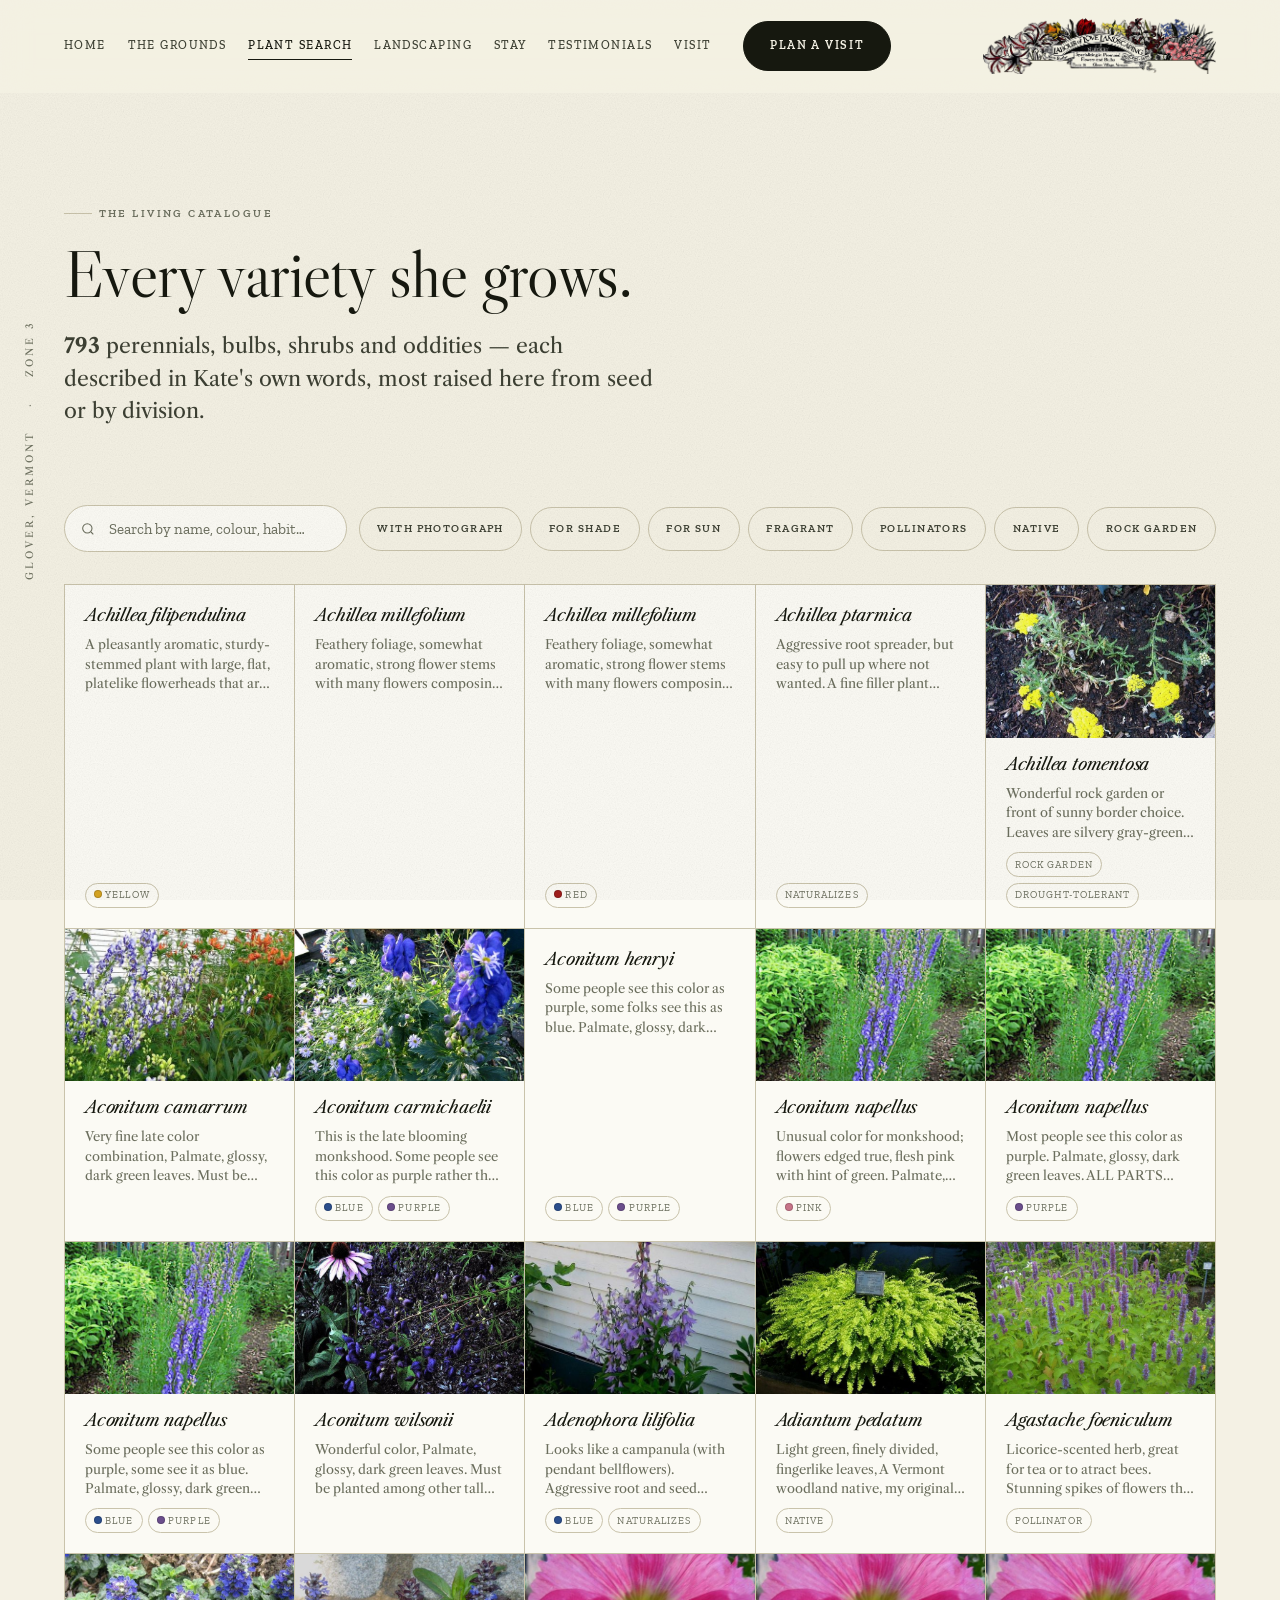
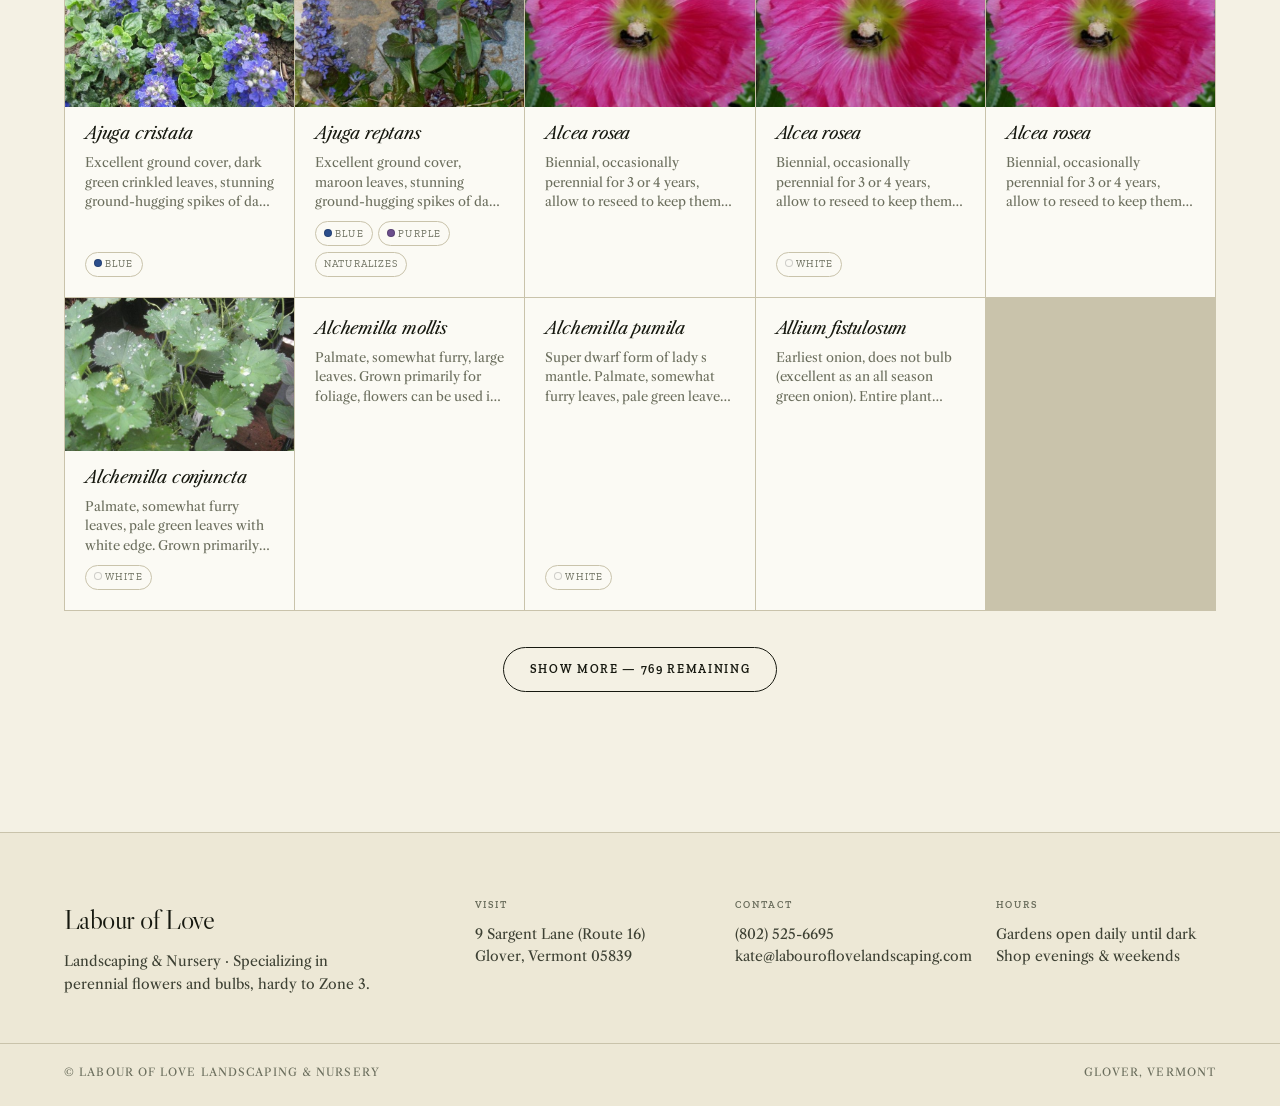
==== plants.html @ f7aae7b4 "Rebuild Labour of Love Landscaping as a static seven-page site Replaces the 2017 WordPress theme. Co" ====
<!doctype html>
<html lang="en">
<head>
<meta charset="utf-8">
<meta name="viewport" content="width=device-width, initial-scale=1">
<title>Plant Search — Labour of Love Landscaping</title>
<meta name="description" content="Search 793 Zone-3-hardy perennials, bulbs and shrubs grown at Labour of Love Nursery in Glover, Vermont.">
<link rel="icon" href="assets/photos/LabourOfLoveicon.jpg">
<link rel="preconnect" href="https://fonts.googleapis.com">
<link rel="preconnect" href="https://fonts.gstatic.com" crossorigin>
<link href="https://fonts.googleapis.com/css2?family=Libre+Caslon+Display&family=Libre+Caslon+Text:ital,wght@0,400;0,700;1,400&family=Zilla+Slab:ital,wght@0,300;0,400;0,500;0,600;1,400&display=swap" rel="stylesheet">
<script>document.documentElement.classList.add("js")</script>
<link rel="stylesheet" href="css/style.css?v=1787100742">
</head>
<body class="">

<div class="rail" aria-hidden="true"><span>Glover, Vermont</span><span>·</span><span>Zone 3</span></div>

<header class="mast" id="mast">
  <button class="icirc mast__toggle" id="navToggle" aria-expanded="false" aria-controls="navPanel" aria-label="Open menu">
    <svg viewBox="0 0 24 24" fill="none" stroke="currentColor" stroke-width="1.6"><path d="M4 7h16M4 12h16M4 17h16"/></svg>
  </button>
  <nav class="mast__nav" aria-label="Primary">
    <a href="index.html">Home</a>
    <a href="tour.html">The Grounds</a>
    <a href="plants.html" aria-current="page">Plant Search</a>
    <a href="services.html">Landscaping</a>
    <a href="stay.html">Stay</a>
    <a href="testimonials.html">Testimonials</a>
    <a href="visit.html">Visit</a>
  </nav>
  <a class="btn btn--fill mast__cta" href="visit.html">Plan a visit</a>
  <a class="mast__logo" href="index.html" aria-label="Labour of Love Landscaping and Nursery — home">
    <img src="assets/generated/logo-mark.webp" alt="Labour of Love Landscaping and Nursery, Kate Butler, specializing in perennial flowers and bulbs, Route 16, Glover Village, Vermont" width="967" height="234">
  </a>
</header>

<nav class="navpanel" id="navPanel" data-open="false" aria-label="Mobile">
  <a href="index.html">Home</a>
  <a href="tour.html">The Grounds</a>
  <a href="plants.html">Plant Search</a>
  <a href="services.html">Landscaping</a>
  <a href="stay.html">Stay</a>
  <a href="testimonials.html">Testimonials</a>
  <a href="visit.html">Visit</a>
  <a class="btn btn--fill" href="tel:+18025256695">Call (802) 525-6695</a>
</nav>

<main id="top">

  <section class="pagehead shell">
    <span class="eyebrow">The living catalogue</span>
    <h1 class="display pagehead__title">Every variety she grows.</h1>
    <p class="lede"><b id="catTotal">793</b> perennials, bulbs, shrubs and oddities — each described in
    Kate's own words, most raised here from seed or by division.</p>
  </section>

  <section class="sec" style="padding-top:0">
    <div class="shell">
      <div class="cat__controls" data-rise>
        <div class="searchbox">
          <svg viewBox="0 0 24 24" fill="none" stroke="currentColor" stroke-width="1.6"><circle cx="11" cy="11" r="7"/><path d="M20 20l-3.5-3.5"/></svg>
          <input type="search" id="catSearch" placeholder="Search by name, colour, habit…" aria-label="Search the plant catalogue">
        </div>
        <div id="catFilters" style="display:flex;gap:.5rem;flex-wrap:wrap"></div>
      </div>
      <div class="cat__grid" id="catGrid" aria-live="polite"></div>
      <div class="cat__empty" id="catEmpty" hidden>Nothing by that name — try a colour, or a genus.</div>
      <div class="cat__more"><button class="btn" id="catMore">Show more</button></div>
    </div>
  </section>

</main>

<footer class="sitefoot">
  <div class="shell sitefoot__in">
    <div>
      <div class="sitefoot__brand">Labour of Love</div>
      <p class="sitefoot__blurb">Landscaping &amp; Nursery · Specializing in perennial flowers and bulbs, hardy to Zone 3.</p>
    </div>
    <div class="sitefoot__cols">
      <div><span class="sitefoot__h">Visit</span>
        <a href="https://maps.google.com/?q=9+Sargent+Lane+Glover+VT+05839" target="_blank" rel="noopener">9 Sargent Lane (Route 16)<br>Glover, Vermont 05839</a></div>
      <div><span class="sitefoot__h">Contact</span>
        <a href="tel:+18025256695">(802) 525-6695</a><br>
        <a href="mailto:kate@labouroflovelandscaping.com">kate@labouroflovelandscaping.com</a></div>
      <div><span class="sitefoot__h">Hours</span>
        Gardens open daily until dark<br>Shop evenings &amp; weekends</div>
    </div>
  </div>
  <div class="shell sitefoot__base"><span>© Labour of Love Landscaping &amp; Nursery</span><span>Glover, Vermont</span></div>
</footer>

<script src="js/app.js?v=1787100752"></script>

</body>
</html>
---- css/style.css ----
/* ============================================================
   LABOUR OF LOVE LANDSCAPING
   Visual world: hand-coloured botanical engraving, 1800s plate
   Derived from the nursery's own hand-drawn header art.
   ============================================================ */

@font-face { font-display: swap; }

:root{
  /* --- Paper & ink (never pure black; tinted from the plate) --- */
  --paper:      #F4F1E4;
  --paper-warm: #EDE8D6;
  --paper-deep: #E4DDC6;
  --card:       #FBFAF4;
  --ink:        #16180F;
  --ink-soft:   #3D4033;
  --ink-faint:  #6B6E5D;
  --rule:       #C9C3AB;

  /* --- Hand-colouring pulled from the header engraving --- */
  --crimson: #A21D1B;
  --scilla:  #2B4E8C;
  --ochre:   #B5860B;
  --moss:    #2E4A2E;
  --rose:    #C77489;
  --sap:     #4A6B3A;

  --accent: var(--crimson);

  /* --- Type --- */
  /* Caslon is the face American nursery and seed catalogues were set in from the
     1740s on, and it echoes the engraved roman on Kate's hand-painted sign.
     Clarendon/Ionic — out of the Caslon foundry, 1842 — is the voice of 19th-century
     commercial printing: trade cards, price lists, roadside bills. No sans here;
     a nursery catalogue of this period would not have had one. */
  --display: "Libre Caslon Display", "Libre Caslon Text", Georgia, serif;
  --text:    "Libre Caslon Text", Georgia, serif;
  --ui:      "Zilla Slab", "Clarendon", Georgia, serif;
  --mono:    "Zilla Slab", ui-monospace, Menlo, monospace;

  /* --- Rhythm --- */
  --gut: clamp(1.25rem, 4vw, 2.5rem);
  --bleed: clamp(1.25rem, 5vw, 5.5rem);
  --max: 1560px;

  --ease: cubic-bezier(.16,1,.3,1);
  --ease-io: cubic-bezier(.65,0,.35,1);
}

*,*::before,*::after{ box-sizing:border-box; }
html{ -webkit-text-size-adjust:100%; scroll-behavior:smooth; }
@media (prefers-reduced-motion: reduce){
  html{ scroll-behavior:auto; }
  *,*::before,*::after{ animation-duration:.01ms !important; animation-iteration-count:1 !important; transition-duration:.01ms !important; }
}

body{
  margin:0;
  background:var(--paper);
  color:var(--ink);
  font-family:var(--text);
  font-size:clamp(1rem,.96rem + .2vw,1.0625rem);
  line-height:1.6;
  font-weight:400;
  -webkit-font-smoothing:antialiased;
  overflow-x:hidden;
}

/* Paper tooth — a whisper of grain, not a texture overlay */
body::before{
  content:""; position:fixed; inset:0; pointer-events:none; z-index:1; opacity:.32;
  background-image:url("data:image/svg+xml,%3Csvg xmlns='http://www.w3.org/2000/svg' width='140' height='140'%3E%3Cfilter id='n'%3E%3CfeTurbulence type='fractalNoise' baseFrequency='.85' numOctaves='3'/%3E%3CfeColorMatrix type='saturate' values='0'/%3E%3C/filter%3E%3Crect width='140' height='140' filter='url(%23n)' opacity='.5'/%3E%3C/svg%3E");
  mix-blend-mode:multiply;
}

img{ max-width:100%; height:auto; display:block; }
a{ color:inherit; text-decoration:none; }

h1,h2,h3,h4{ font-family:var(--display); font-weight:400; margin:0; line-height:1.06; letter-spacing:-.012em; }

.display{
  font-family:var(--display);
  font-size:clamp(2.5rem,6vw,4.9rem);
  line-height:1.0; letter-spacing:-.016em; font-weight:400;
}
.display em{ font-style:normal; font-weight:400; }
/* de-emphasised second voice — the "SS1987" move */
.ghost{ color:var(--ink-faint); opacity:.55; }

.eyebrow{
  font-family:var(--ui); font-size:.6875rem; font-weight:600;
  letter-spacing:.22em; text-transform:uppercase; color:var(--ink-faint);
  display:inline-flex; align-items:center; gap:.6em;
}
.eyebrow::before{ content:""; width:1.75rem; height:1px; background:var(--rule); }

.lede{ font-size:clamp(1.0625rem,1rem + .45vw,1.3125rem); line-height:1.55; max-width:34ch; color:var(--ink-soft); }
p{ max-width:68ch; }

.shell{ max-width:var(--max); margin-inline:auto; padding-inline:var(--bleed); }

/* ---------- Vertical rail (from the reference) ---------- */
.rail{
  position:fixed; left:calc(var(--bleed) * .34); top:50%; z-index:40;
  transform:translateY(-50%) rotate(180deg); writing-mode:vertical-rl;
  font-size:.625rem; letter-spacing:.3em; text-transform:uppercase;
  color:var(--ink-faint); display:flex; gap:1.5rem; align-items:center;
  pointer-events:none;
}
@media (max-width:1180px){ .rail{ display:none; } }

/* ---------- Buttons: thin circles + pills ---------- */
.btn{
  display:inline-flex; align-items:center; gap:.75rem;
  font-family:var(--ui); font-size:.75rem; font-weight:600;
  letter-spacing:.14em; text-transform:uppercase;
  padding:.9rem 1.6rem; border-radius:999px;
  border:1px solid var(--ink); background:transparent; color:var(--ink);
  cursor:pointer; position:relative; overflow:hidden;
  transition:color .5s var(--ease), border-color .5s var(--ease);
}
.btn::after{
  content:""; position:absolute; inset:0; background:var(--ink); z-index:-1;
  transform:translateY(101%); transition:transform .5s var(--ease);
}
.btn:hover{ color:var(--paper); }
.btn:hover::after{ transform:translateY(0); }
.btn:focus-visible{ outline:2px solid var(--crimson); outline-offset:3px; }
.btn--fill{ background:var(--ink); color:var(--paper); }
.btn--fill::after{ background:var(--crimson); }
.btn--fill:hover{ color:#fff; border-color:var(--crimson); }

.icirc{
  width:2.75rem; height:2.75rem; border-radius:50%;
  border:1px solid var(--rule); display:grid; place-items:center;
  transition:background .4s var(--ease), border-color .4s var(--ease), color .4s var(--ease), transform .4s var(--ease);
  flex:none; background:transparent; color:var(--ink); cursor:pointer;
}
.icirc:hover{ background:var(--ink); border-color:var(--ink); color:var(--paper); }
.icirc:focus-visible{ outline:2px solid var(--crimson); outline-offset:3px; }
.icirc svg{ width:1rem; height:1rem; }

/* ---------- Masthead ---------- */
.mast{
  position:sticky; top:0; z-index:50;
  display:flex; align-items:center; gap:clamp(1rem,2.5vw,2rem);
  padding:1.1rem var(--bleed);
  background:color-mix(in srgb, var(--paper) 86%, transparent);
  backdrop-filter:blur(14px) saturate(1.2);
  border-bottom:1px solid transparent;
  transition:border-color .4s var(--ease), padding .4s var(--ease);
}
.mast.is-stuck{ border-bottom-color:var(--rule); padding-block:.75rem; }
.mast__logo{ flex:none; margin-left:auto; display:block; line-height:0; transition:opacity .4s var(--ease); }
.mast__logo:hover{ opacity:.72; }
.mast__logo img{ height:clamp(38px,4.4vw,58px); width:auto; }
.mast__logo:focus-visible{ outline:2px solid var(--crimson); outline-offset:4px; }
.mast__nav{ display:flex; gap:clamp(1.1rem,1.7vw,1.9rem); font-family:var(--ui); font-size:.75rem; letter-spacing:.12em; text-transform:uppercase; font-weight:500; }
.mast__nav a{ position:relative; padding-block:.3rem; color:var(--ink-soft); transition:color .3s var(--ease); }
.mast__nav a::after{ content:""; position:absolute; left:0; bottom:0; height:1px; width:100%; background:var(--ink); transform:scaleX(0); transform-origin:right; transition:transform .45s var(--ease); }
.mast__nav a:hover{ color:var(--ink); }
.mast__nav a:hover::after{ transform:scaleX(1); transform-origin:left; }
@media (max-width:1180px){ .mast__nav{ display:none; } }

/* ---------- Hero ---------- */
.hero{ position:relative; padding-top:clamp(2rem,6vw,5rem); padding-bottom:clamp(3rem,7vw,6rem); }
.hero__grid{ display:grid; grid-template-columns:minmax(0,1fr) minmax(0,1.02fr); gap:var(--gut); align-items:center; }
@media (max-width:980px){ .hero__grid{ grid-template-columns:1fr; } }

.hero__copy{ position:relative; z-index:3; }
.hero__title{ margin-block:1.3rem 1.5rem; max-width:15ch; text-wrap:balance; }
.hero__meta{ display:flex; align-items:center; gap:1.25rem; flex-wrap:wrap; margin-top:2.25rem; }
.hero__stat{ font-family:var(--ui); font-size:.75rem; letter-spacing:.13em; text-transform:uppercase; color:var(--ink-faint); display:flex; align-items:center; gap:.5rem; }
.hero__stat b{ font-family:var(--display); font-size:1.5rem; letter-spacing:-.02em; color:var(--ink); font-weight:600; text-transform:none; }

.hero__art{
  position:relative; min-height:min(74vh,660px); display:grid; place-items:center end;
  margin-right:calc(var(--bleed) * -0.85);   /* let the plate run off the page edge */
  overflow-x:clip;                           /* x only — the entrance rises vertically */
}
@media (max-width:980px){ .hero__art{ margin-right:0; place-items:center; } }
.hero__art img{
  width:100%; height:100%; object-fit:contain; max-height:min(78vh,700px);

}

/* ---------- Section furniture ---------- */
.sec{ padding-block:clamp(4.5rem,11vw,9rem); position:relative; }
.sec__head{ display:flex; align-items:flex-end; justify-content:space-between; gap:var(--gut); margin-bottom:clamp(2.25rem,5vw,3.75rem); flex-wrap:wrap; }
.sec__title{ font-size:clamp(1.9rem,4.2vw,3.3rem); line-height:1.06; max-width:17ch; text-wrap:balance; }
.rule{ height:1px; background:var(--rule); border:0; margin:0; }

/* ---------- The Succession (season scrubber) ---------- */
.season{ background:var(--paper-warm); }
.season__stage{
  position:relative; border:1px solid var(--rule); border-radius:2px;
  background:var(--card); padding:clamp(1.5rem,4vw,3rem);
  display:grid; grid-template-columns:minmax(0,.85fr) minmax(0,1.15fr); gap:clamp(1.5rem,4vw,3.5rem); align-items:center;
}
@media (max-width:900px){ .season__stage{ grid-template-columns:1fr; } }
.season__month{ font-family:var(--display); font-size:clamp(3rem,9vw,6rem); line-height:.9; letter-spacing:-.04em; }
.season__note{ color:var(--ink-soft); margin-top:1rem; min-height:4.5rem; }
.season__count{ font-size:.75rem; letter-spacing:.16em; text-transform:uppercase; color:var(--ink-faint); margin-top:1.25rem; }
.season__count b{ color:var(--crimson); font-family:var(--display); font-size:1.25rem; letter-spacing:0; }

.scrub{ margin-top:2rem; }
.scrub input[type=range]{ width:100%; appearance:none; background:transparent; cursor:grab; height:2.5rem; }
.scrub input[type=range]:active{ cursor:grabbing; }
.scrub input[type=range]::-webkit-slider-runnable-track{ height:1px; background:var(--rule); }
.scrub input[type=range]::-webkit-slider-thumb{
  appearance:none; width:1.25rem; height:1.25rem; border-radius:50%;
  background:var(--paper); border:1.5px solid var(--ink); margin-top:-.625rem;
  transition:transform .3s var(--ease), background .3s var(--ease);
}
.scrub input[type=range]:hover::-webkit-slider-thumb{ transform:scale(1.25); background:var(--crimson); border-color:var(--crimson); }
.scrub input[type=range]::-moz-range-track{ height:1px; background:var(--rule); }
.scrub input[type=range]::-moz-range-thumb{ width:1.1rem; height:1.1rem; border-radius:50%; background:var(--paper); border:1.5px solid var(--ink); }
.scrub__ticks{ display:flex; justify-content:space-between; font-family:var(--ui); font-size:.625rem; letter-spacing:.16em; text-transform:uppercase; color:var(--ink-faint); }
.scrub__ticks span{ cursor:pointer; padding:.35rem .1rem; transition:color .3s var(--ease); }
.scrub__ticks span:hover, .scrub__ticks span[aria-current=true]{ color:var(--ink); }

.bloomgrid{ display:grid; grid-template-columns:repeat(auto-fill,minmax(112px,1fr)); gap:.5rem; }
.bloomgrid figure{ margin:0; position:relative; aspect-ratio:1; overflow:hidden; background:var(--paper-deep); border-radius:1px; }
.bloomgrid img{ width:100%; height:100%; object-fit:cover; transition:transform 1.1s var(--ease), filter .6s var(--ease); filter:saturate(.92); }
.bloomgrid figure:hover img{ transform:scale(1.07); filter:saturate(1.08); }
.bloomgrid figcaption{
  position:absolute; inset:auto 0 0 0; padding:.5rem .55rem;
  font-size:.625rem; font-family:var(--display); color:#fff;
  background:linear-gradient(to top, rgba(12,14,8,.82), transparent);
  opacity:0; transform:translateY(6px); transition:opacity .4s var(--ease), transform .4s var(--ease);
}
.bloomgrid figure:hover figcaption{ opacity:1; transform:translateY(0); }

/* ---------- Grounds tour ---------- */
.tour__wrap{ display:grid; grid-template-columns:minmax(0,1.25fr) minmax(0,.75fr); gap:clamp(1.5rem,4vw,3rem); align-items:start; }
@media (max-width:940px){ .tour__wrap{ grid-template-columns:1fr; } }
.tour__map{ position:relative; border:1px solid var(--rule); background:var(--card); border-radius:2px; overflow:hidden; }
.tour__map svg{ width:100%; height:auto; display:block; }
.hotspot{ cursor:pointer; }
.hotspot circle.dot{ fill:var(--paper); stroke:var(--ink); stroke-width:1.4; transition:fill .35s var(--ease), r .35s var(--ease); }
.hotspot circle.halo{ fill:none; stroke:var(--crimson); stroke-width:1; opacity:0; transform-origin:center; }
.hotspot:hover circle.dot, .hotspot[aria-current=true] circle.dot{ fill:var(--crimson); stroke:var(--crimson); }
.hotspot[aria-current=true] circle.halo{ opacity:.5; animation:pulse 2.6s var(--ease-io) infinite; }
@keyframes pulse{ 0%{ r:10; opacity:.55 } 100%{ r:26; opacity:0 } }
.hotspot text{ font-family:var(--ui); font-size:8.5px; font-weight:500; letter-spacing:.1em; text-transform:uppercase; fill:var(--ink-soft); }
.hotspot:hover text, .hotspot[aria-current=true] text{ fill:var(--ink); }

.stopcard{ border:1px solid var(--rule); background:var(--card); border-radius:2px; overflow:hidden; }
.stopcard__img{ aspect-ratio:4/3; background:var(--paper-deep); overflow:hidden; }
.stopcard__img img{ width:100%; height:100%; object-fit:cover; }
.stopcard__body{ padding:clamp(1.25rem,3vw,1.85rem); }
.stopcard h3{ font-size:1.75rem; margin-bottom:.6rem; }
.stopcard p{ color:var(--ink-soft); font-size:.9375rem; }
.stopnav{ display:flex; gap:.5rem; margin-top:1.5rem; align-items:center; }
.stopnav__count{ font-family:var(--mono); font-size:.75rem; color:var(--ink-faint); margin-left:auto; letter-spacing:.1em; }

/* ---------- Catalogue ---------- */
.cat__controls{ display:flex; gap:.75rem; flex-wrap:wrap; align-items:center; margin-bottom:2rem; }
.searchbox{ position:relative; flex:1 1 260px; max-width:420px; }
.searchbox input{
  width:100%; padding:.85rem 1rem .85rem 2.75rem; font-family:var(--ui); font-size:.9375rem;
  background:var(--card); border:1px solid var(--rule); border-radius:999px; color:var(--ink);
  transition:border-color .3s var(--ease);
}
.searchbox input::placeholder{ color:var(--ink-faint); }
.searchbox input:focus{ outline:none; border-color:var(--ink); }
.searchbox svg{ position:absolute; left:1rem; top:50%; transform:translateY(-50%); width:1rem; height:1rem; color:var(--ink-faint); }
.chip{
  font-family:var(--ui); font-size:.6875rem; letter-spacing:.13em; text-transform:uppercase; font-weight:600;
  padding:.75rem 1.1rem; min-height:44px; border-radius:999px; border:1px solid var(--rule);
  background:transparent; color:var(--ink-soft); cursor:pointer;
  transition:background .3s var(--ease), color .3s var(--ease), border-color .3s var(--ease);
}
.chip:hover{ border-color:var(--ink); color:var(--ink); }
.chip[aria-pressed=true]{ background:var(--ink); border-color:var(--ink); color:var(--paper); }
.chip:focus-visible{ outline:2px solid var(--crimson); outline-offset:2px; }

.cat__grid{ display:grid; grid-template-columns:repeat(auto-fill,minmax(228px,1fr)); gap:1px; background:var(--rule); border:1px solid var(--rule); }
.plant{ background:var(--card); padding:1.25rem; display:flex; flex-direction:column; gap:.6rem; min-height:190px; transition:background .35s var(--ease); }
.plant:hover{ background:var(--paper-warm); }
.plant__img{ aspect-ratio:3/2; overflow:hidden; background:var(--paper-deep); margin:-1.25rem -1.25rem .4rem; }
.plant__img img{ width:100%; height:100%; object-fit:cover; transition:transform 1s var(--ease); }
.plant:hover .plant__img img{ transform:scale(1.05); }
/* Species binomials stay italic — that is botanical convention, not styling. */
.plant__name{ font-family:var(--text); font-style:italic; font-size:1.0625rem; line-height:1.2; }
.plant__desc{ font-size:.8125rem; line-height:1.5; color:var(--ink-faint); display:-webkit-box; -webkit-line-clamp:3; -webkit-box-orient:vertical; overflow:hidden; margin:0; }
.plant__tags{ display:flex; gap:.35rem; flex-wrap:wrap; margin-top:auto; }
.tag{ font-family:var(--ui); font-size:.625rem; letter-spacing:.11em; text-transform:uppercase; padding:.22rem .5rem; border:1px solid var(--rule); border-radius:999px; color:var(--ink-faint); }
.swatch{ width:.5rem; height:.5rem; border-radius:50%; display:inline-block; border:1px solid rgba(0,0,0,.18); }
.cat__more{ display:grid; place-items:center; margin-top:2.25rem; }
.cat__empty{ padding:3rem 1rem; text-align:center; color:var(--ink-faint); font-family:var(--display); font-size:1.125rem; }

/* ---------- Stay ---------- */
.rooms{ display:grid; grid-template-columns:repeat(auto-fit,minmax(268px,1fr)); gap:1px; background:var(--rule); border:1px solid var(--rule); }
.room{ background:var(--card); padding:clamp(1.5rem,3vw,2.25rem); display:flex; flex-direction:column; gap:.85rem; }
.room__n{ font-family:var(--mono); font-size:.6875rem; color:var(--ink-faint); letter-spacing:.2em; }
.room h3{ font-size:1.625rem; }
.room p{ font-size:.9375rem; color:var(--ink-soft); }
.room__meta{ margin-top:auto; padding-top:1rem; border-top:1px solid var(--rule); font-family:var(--ui); font-size:.75rem; letter-spacing:.1em; text-transform:uppercase; color:var(--ink-faint); display:flex; justify-content:space-between; gap:.5rem; }

/* ---------- Voices ---------- */
.voices{ background:var(--ink); color:var(--paper); }
.voices .sec__title, .voices h3{ color:var(--paper); }
.voices .eyebrow{ color:#9DA08D; }
.voices .eyebrow::before{ background:#3A3D2F; }
.quote{ border-top:1px solid #33362A; padding-block:clamp(2rem,4vw,3rem); display:grid; grid-template-columns:minmax(0,2.2fr) minmax(0,1fr); gap:var(--gut); align-items:start; }
@media (max-width:820px){ .quote{ grid-template-columns:1fr; } }
.quote blockquote{ margin:0; font-family:var(--display); font-size:clamp(1.25rem,2.6vw,2rem); line-height:1.28; letter-spacing:-.015em; max-width:30ch; }
.quote blockquote em{ color:#C9CBB6; }
.quote cite{ font-family:var(--ui); font-style:normal; font-size:.75rem; letter-spacing:.14em; text-transform:uppercase; color:#9DA08D; line-height:1.7; display:block; }

/* ---------- Visit ---------- */
.visit__grid{ display:grid; grid-template-columns:repeat(auto-fit,minmax(230px,1fr)); gap:var(--gut); }
.fact dt{ font-family:var(--ui); font-size:.6875rem; letter-spacing:.2em; text-transform:uppercase; color:var(--ink-faint); margin-bottom:.5rem; }
.fact dd{ margin:0 0 1.75rem; font-size:1.0625rem; line-height:1.5; }
.fact dd a{ display:inline-block; padding-block:.25rem; border-bottom:1px solid var(--rule); transition:color .3s var(--ease), border-color .3s var(--ease); }
.fact dd a:hover{ color:var(--crimson); border-color:var(--crimson); }

.foot{ border-top:1px solid var(--rule); padding-block:2.5rem; display:flex; justify-content:space-between; gap:var(--gut); flex-wrap:wrap; align-items:center; font-size:.75rem; color:var(--ink-faint); letter-spacing:.06em; }

/* ---------- Reveal ---------- */
[data-rise]{ opacity:1; transform:none; }
html.js [data-rise]{ opacity:0; transform:translateY(22px); }
html.js [data-rise].rise-in{ opacity:1; }
.rise-in{ animation:rise .95s var(--ease) forwards; }
@keyframes rise{ to{ opacity:1; transform:none; } }


/* ---------- Mobile navigation ---------- */
.mast__toggle{ display:none; }
@media (max-width:1180px){
  .mast__toggle{ display:grid; }
}
@media (max-width:620px){
  .mast__cta{ display:none; }
}
.navpanel{
  position:fixed; inset:0 0 auto 0; z-index:45;
  background:var(--paper); border-bottom:1px solid var(--rule);
  padding:5.5rem var(--bleed) 2rem;
  transform:translateY(-101%); transition:transform .55s var(--ease);
  display:flex; flex-direction:column; gap:.25rem;
}
.navpanel[data-open="true"]{ transform:translateY(0); }
.navpanel a{
  font-family:var(--display); font-size:1.75rem; padding-block:.6rem;
  border-bottom:1px solid var(--rule);
}
.navpanel a:last-of-type{ border-bottom:0; }
.navpanel .btn{ margin-top:1.25rem; align-self:flex-start; }


/* ---------- Services ---------- */
.svcs{ display:grid; grid-template-columns:repeat(auto-fit,minmax(232px,1fr)); gap:1px; background:var(--rule); border:1px solid var(--rule); }
.svc{ background:var(--card); padding:clamp(1.35rem,2.6vw,1.9rem); display:flex; flex-direction:column; gap:.6rem; transition:background .4s var(--ease); }
.svc:hover{ background:var(--paper-warm); }
.svc__n{ font-family:var(--mono); font-size:.6875rem; letter-spacing:.2em; color:var(--ink-faint); }
.svc h3{ font-size:1.375rem; }
.svc p{ font-size:.875rem; color:var(--ink-soft); margin:0; }

/* ---------- Multi-page chrome ---------- */
.mast__nav a[aria-current="page"]{ color:var(--ink); }
.mast__nav a[aria-current="page"]::after{ transform:scaleX(1); }

.pagehead{ padding-block:clamp(3rem,8vw,6.5rem) clamp(2rem,5vw,3.5rem); }
.pagehead__title{ font-size:clamp(2.2rem,5.2vw,4.4rem); margin-block:1.2rem 1.4rem; max-width:17ch; text-wrap:balance; }
.pagehead .lede{ max-width:46ch; }

/* hero art — botanical plate on paper */


/* home: section cards that link out */
a.svc{ text-decoration:none; color:inherit; }
.svc__go{ font-family:var(--ui); margin-top:.75rem; font-size:.6875rem; letter-spacing:.16em; text-transform:uppercase; color:var(--ink-faint); transition:color .35s var(--ease); }
a.svc:hover .svc__go{ color:var(--crimson); }

/* framed plate */
.plate__fig{ margin:0; border:1px solid var(--rule); background:var(--card); padding:clamp(1rem,3vw,2.5rem); }
.plate__fig img{ width:100%; }
.plate__fig figcaption{ margin-top:1rem; font-family:var(--ui); font-size:.75rem; letter-spacing:.14em; text-transform:uppercase; color:var(--ink-faint); }

/* light-ground quote (services page) */
.quote--light{ border-top:1px solid var(--rule); }
.quote--light blockquote{ color:var(--ink); }
.quote--light blockquote em{ color:var(--ink-faint); }
.quote--light cite{ color:var(--ink-faint); }

/* stay: amenities */
.amen{ display:grid; grid-template-columns:repeat(auto-fit,minmax(230px,1fr)); gap:var(--gut); margin-top:clamp(2rem,5vw,3rem); padding-top:2rem; border-top:1px solid var(--rule); }
.amen p{ font-size:.9375rem; color:var(--ink-soft); margin:.5rem 0 0; }

.visitcta{ display:flex; gap:1rem; flex-wrap:wrap; margin-top:clamp(2rem,5vw,3rem); }

/* next-up links */
.nextup{ display:grid; grid-template-columns:repeat(auto-fit,minmax(240px,1fr)); gap:1px; background:var(--rule); border:1px solid var(--rule); margin-top:clamp(2.5rem,6vw,4rem); }
.nextup__a{ background:var(--card); padding:1.5rem; display:flex; flex-direction:column; gap:.35rem; transition:background .35s var(--ease); }
.nextup__a:hover{ background:var(--paper-warm); }
.nextup__a span{ font-family:var(--ui); font-size:.6875rem; letter-spacing:.2em; text-transform:uppercase; color:var(--ink-faint); }
.nextup__a b{ font-family:var(--display); font-size:1.5rem; font-weight:500; }

/* ---------- Site footer ---------- */
.sitefoot{ border-top:1px solid var(--rule); background:var(--paper-warm); padding-block:clamp(2.5rem,6vw,4rem) 1.5rem; margin-top:0; }
.sitefoot__in{ display:grid; grid-template-columns:minmax(0,1fr) minmax(0,2fr); gap:var(--gut); align-items:start; }
@media (max-width:820px){ .sitefoot__in{ grid-template-columns:1fr; } }
.sitefoot__brand{ font-family:var(--display); font-size:1.75rem; letter-spacing:-.02em; }
.sitefoot__blurb{ font-size:.875rem; color:var(--ink-soft); margin:.5rem 0 0; max-width:34ch; }
.sitefoot__cols{ display:grid; grid-template-columns:repeat(auto-fit,minmax(190px,1fr)); gap:var(--gut); font-size:.875rem; color:var(--ink-soft); }
.sitefoot__h{ display:block; font-size:.625rem; letter-spacing:.18em; text-transform:uppercase; color:var(--ink-faint); margin-bottom:.6rem; font-family:var(--ui); font-weight:600; }
.sitefoot__cols a:hover{ color:var(--crimson); }
.sitefoot__base{ display:flex; justify-content:space-between; gap:1rem; flex-wrap:wrap; margin-top:clamp(2rem,5vw,3rem); padding-top:1.25rem; border-top:1px solid var(--rule); font-size:.6875rem; letter-spacing:.1em; text-transform:uppercase; color:var(--ink-faint); }


/* ============================================================
   HERO — the one authored moment
   ============================================================ */

/* word-level reveal: each word rides up from behind its own mask */
.w{ display:inline-block; overflow:hidden; vertical-align:top;
    padding:0 .05em .14em; margin:0 -.05em -.14em; }
html.js .wi{ display:inline-block; transform:translateY(108%); }
html.js .reveal-ready .wi{
  transform:translateY(0);
  transition:transform 1.05s cubic-bezier(.16,1,.3,1);
  transition-delay:calc(var(--i,0) * 42ms);
}

/* everything else in the hero settles in behind the headline */
html.js .hero__copy > .eyebrow,
html.js .hero__copy > .lede,
html.js .hero__copy > .hero__meta{
  opacity:0; transform:translateY(14px);
}
html.js .reveal-ready.hero__copy > .eyebrow,
html.js .reveal-ready.hero__copy > .lede,
html.js .reveal-ready.hero__copy > .hero__meta{
  opacity:1; transform:none;
  transition:opacity .9s cubic-bezier(.16,1,.3,1), transform .9s cubic-bezier(.16,1,.3,1);
}
html.js .reveal-ready.hero__copy > .eyebrow{ transition-delay:60ms; }
html.js .reveal-ready.hero__copy > .lede{ transition-delay:.42s; }
html.js .reveal-ready.hero__copy > .hero__meta{ transition-delay:.54s; }
html.js .reveal-ready.hero__copy > .hero__meta + .hero__meta{ transition-delay:.64s; }

/* the plate: comes up out of focus and settles — blur, not just transform */
html.js .hero__art img{
  opacity:0; transform:translateY(38px) scale(1.035); filter:blur(9px);
}
html.js .hero__art.reveal-ready img{
  opacity:1; transform:none; filter:blur(0);
  transition:opacity 1.5s cubic-bezier(.16,1,.3,1),
             transform 1.6s cubic-bezier(.16,1,.3,1),
             filter 1.4s cubic-bezier(.16,1,.3,1);
  transition-delay:.16s;
}

/* alive: a slow drift, as if the air in the room moves */
@keyframes sway{
  0%   { transform:rotate(-.45deg) translate3d(0,0,0); }
  50%  { transform:rotate(.4deg) translate3d(0,-9px,0); }
  100% { transform:rotate(-.45deg) translate3d(0,0,0); }
}
.hero__sway{ transform-origin:50% 92%; will-change:transform; }
html.js .hero__art.reveal-ready .hero__sway{ animation:sway 15s ease-in-out 1.5s infinite; }
.hero__sway{ position:relative; }
.hero__canvas{ position:absolute; inset:0; margin:auto; opacity:0; transition:opacity .9s cubic-bezier(.16,1,.3,1); pointer-events:none; }
.hero__canvas.is-live{ opacity:1; }
/* the shader supplies its own motion — drop the CSS sway once it is running */
.hero__sway:has(.hero__canvas.is-live){ animation:none !important; }

/* parallax + pointer tilt ride on a wrapper so they never fight the sway */
.hero__drift{ will-change:transform; transition:transform .8s cubic-bezier(.16,1,.3,1); }

@media (prefers-reduced-motion: reduce){
  html.js .wi{ transform:none; }
  html.js .hero__copy > *{ opacity:1 !important; transform:none !important; }
  html.js .hero__art img{ opacity:1; transform:none; filter:none; }
  html.js .hero__art.reveal-ready .hero__sway{ animation:none; }
}

/* ============================================================
   THE GROUNDS — hand-coloured plan
   ============================================================ */
.map__label{ font-family:var(--ui); font-size:8px; font-weight:500; letter-spacing:.16em; }
.map__hand{ font-family:var(--text); font-style:italic; font-size:15px; }

/* beds wash in when their stop is selected */
.bed__fill{ fill-opacity:.10; transition:fill-opacity .7s var(--ease); }
.bed__edge{ transition:stroke-width .5s var(--ease), opacity .5s var(--ease); opacity:.75; }
.bed.is-active .bed__fill{ fill-opacity:.30; }
.bed.is-active .bed__edge{ stroke-width:1.8; opacity:1; }
.bed{ transition:opacity .5s var(--ease); }
.tour__map[data-picked="true"] .bed:not(.is-active){ opacity:.55; }

.bldg path, .bldg rect{ transition:fill-opacity .5s var(--ease); }

/* the river actually runs */
@keyframes flow{ to{ transform:translateX(260px); } }
.current{ animation:flow 26s linear infinite; }
.current--slow{ animation-duration:41s; }

/* canopies breathe */
@keyframes canopy{
  0%,100%{ transform:translate(0,0) scale(1); }
  50%    { transform:translate(1.2px,-1px) scale(1.025); }
}
.tree{ transform-box:fill-box; transform-origin:center; animation:canopy 9s ease-in-out infinite; }
.tree:nth-of-type(2){ animation-duration:11s; animation-delay:-3s; }
.tree:nth-of-type(3){ animation-duration:8s;  animation-delay:-5s; }
.tree:nth-of-type(4){ animation-duration:12s; animation-delay:-1.5s; }

/* a bee works the beds */
@keyframes forage{
  0%   { offset-distance:0%;   opacity:0; }
  6%   { opacity:.9; }
  94%  { opacity:.9; }
  100% { offset-distance:100%; opacity:0; }
}
.bee{
  offset-path:path("M150 262 C 260 210, 330 330, 420 300 S 560 200, 640 250 S 420 380, 260 330 S 120 300, 150 262");
  offset-rotate:auto;
  animation:forage 34s linear infinite;
}

/* the plan inks itself in */
@keyframes ink{ to{ stroke-dashoffset:0; } }
html.js .tour__map .draw{ stroke-dasharray:1400; stroke-dashoffset:1400; }
html.js .tour__map.is-drawn .draw{ animation:ink 2.4s var(--ease) forwards; }
html.js .tour__map.is-drawn .draw:nth-of-type(2){ animation-delay:.25s; }

/* labels stay readable over the wash */
.hotspot text{ paint-order:stroke; stroke:#FBFAF4; stroke-width:3px; stroke-linejoin:round; }

@media (prefers-reduced-motion: reduce){
  .current, .tree, .bee{ animation:none; }
  .bee{ opacity:.9; }
  html.js .tour__map .draw{ stroke-dasharray:none; stroke-dashoffset:0; }
}

/* ============================================================
   SPRIGS — cut stems laid across the section heads
   ============================================================ */
.sec__head{ position:relative; }
.sprig{
  position:absolute; pointer-events:none; user-select:none;
  opacity:0; z-index:0;
  filter:saturate(.94);
}
.sec__head > *{ position:relative; z-index:1; }

/* laid down at the top-right of a section head, running off the edge */
.sprig--head{
  right:calc(var(--bleed) * -0.5); top:-2.2rem;
  width:clamp(200px,26vw,380px); rotate:-4deg; transform-origin:right center;
}
/* tucked low and left, as if dropped on the page */
.sprig--foot{
  left:calc(var(--bleed) * -0.6); bottom:-2.5rem;
  width:clamp(170px,20vw,300px); rotate:6deg; transform-origin:left center;
}
@media (max-width:820px){
  .sprig--head{ width:190px; top:-1.2rem; right:-2rem; }
  .sprig--foot{ display:none; }
}

/* they settle onto the page, then breathe */
html.js .sprig{ transform:translateY(-14px); }
html.js .rise-in .sprig, html.js .sprig.rise-in{
  opacity:.92; transform:translateY(0);
  transition:opacity 1.3s var(--ease), transform 1.5s var(--ease);
  transition-delay:.2s;
}
@keyframes lean{
  0%,100%{ rotate:var(--r,0deg); }
  50%    { rotate:calc(var(--r,0deg) + 1.1deg); }
}
html.js .sprig--head{ --r:-4deg; }
html.js .sprig--foot{ --r:6deg; }
html.js .rise-in .sprig{ animation:lean 13s ease-in-out 1.6s infinite; }
.sprig--foot{ animation-duration:17s !important; animation-delay:-4s !important; }

/* a small stem set beside a page title */
.pagehead{ position:relative; }
.sprig--title{
  right:calc(var(--bleed) * -0.4); top:16%;
  width:clamp(180px,24vw,340px); rotate:-7deg;
}
@media (max-width:900px){ .sprig--title{ display:none; } }

@media (prefers-reduced-motion: reduce){
  html.js .sprig{ opacity:.92; transform:none; animation:none; }
}
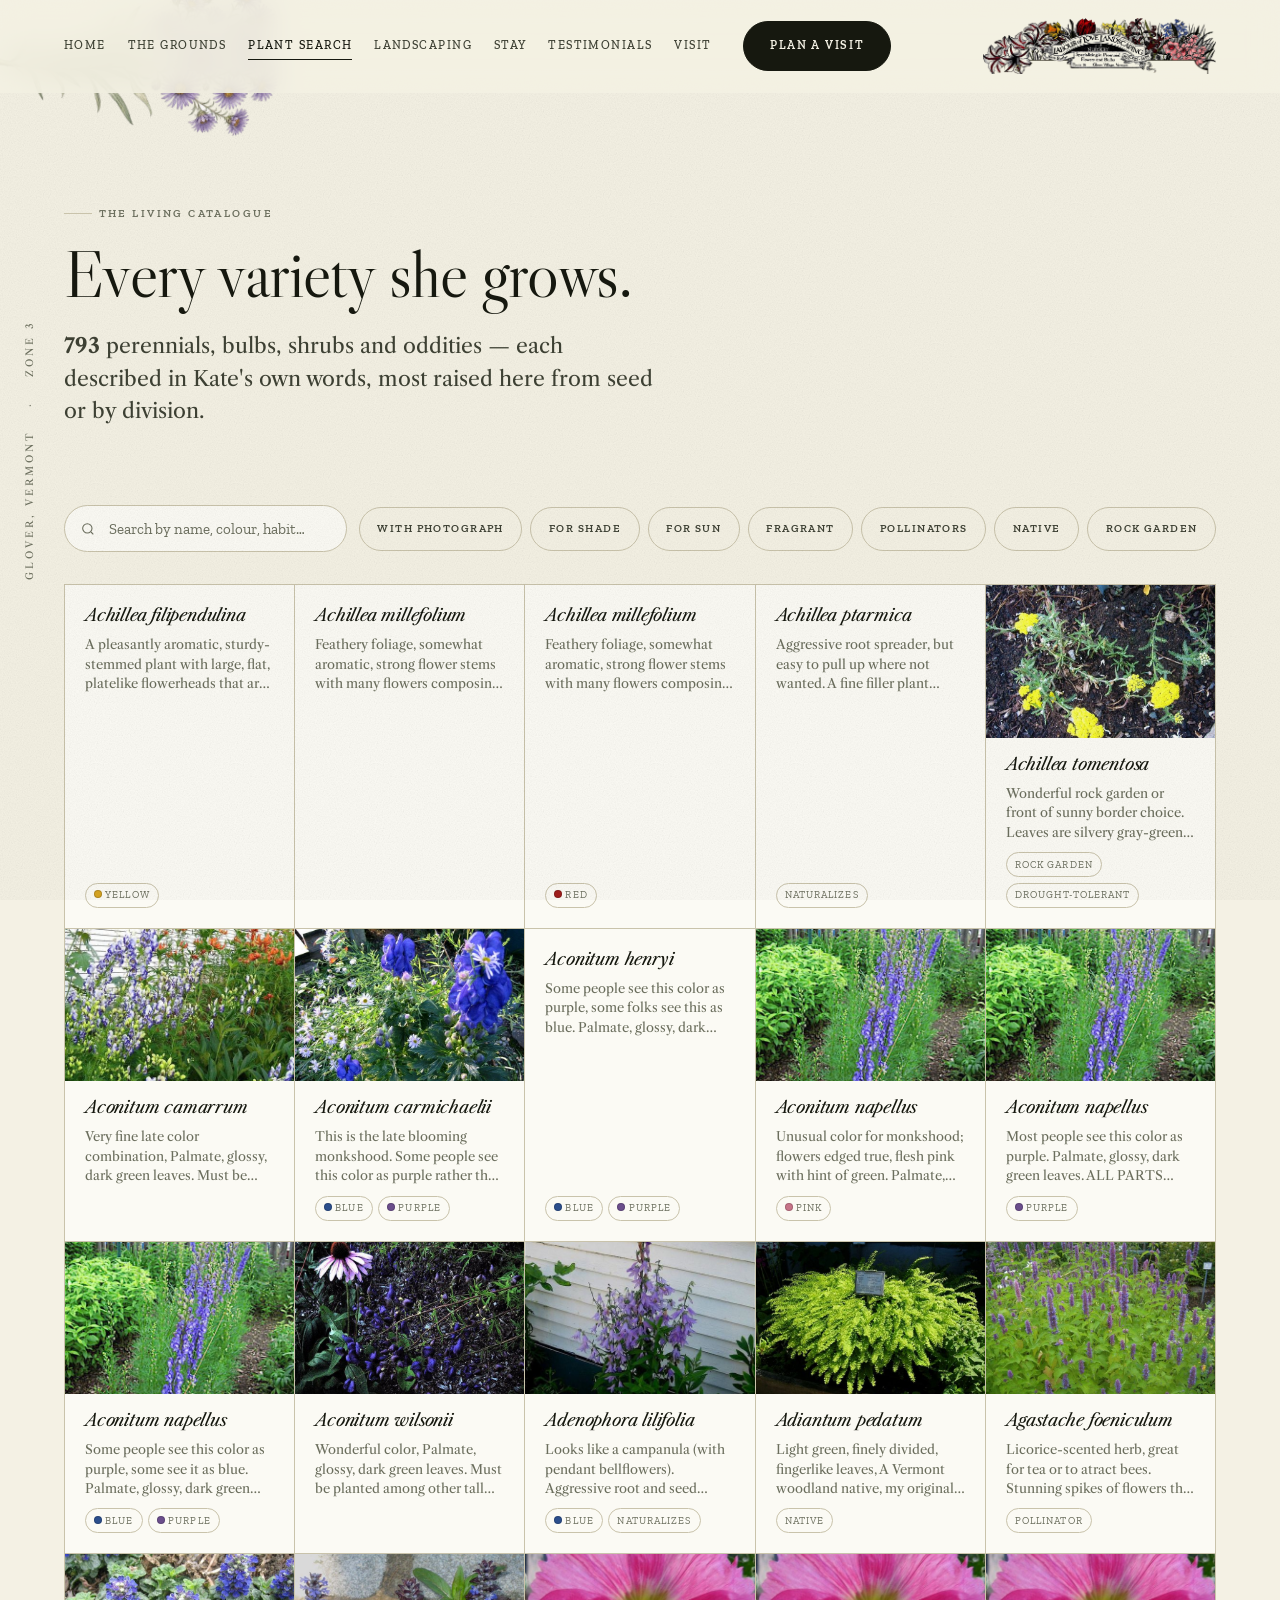
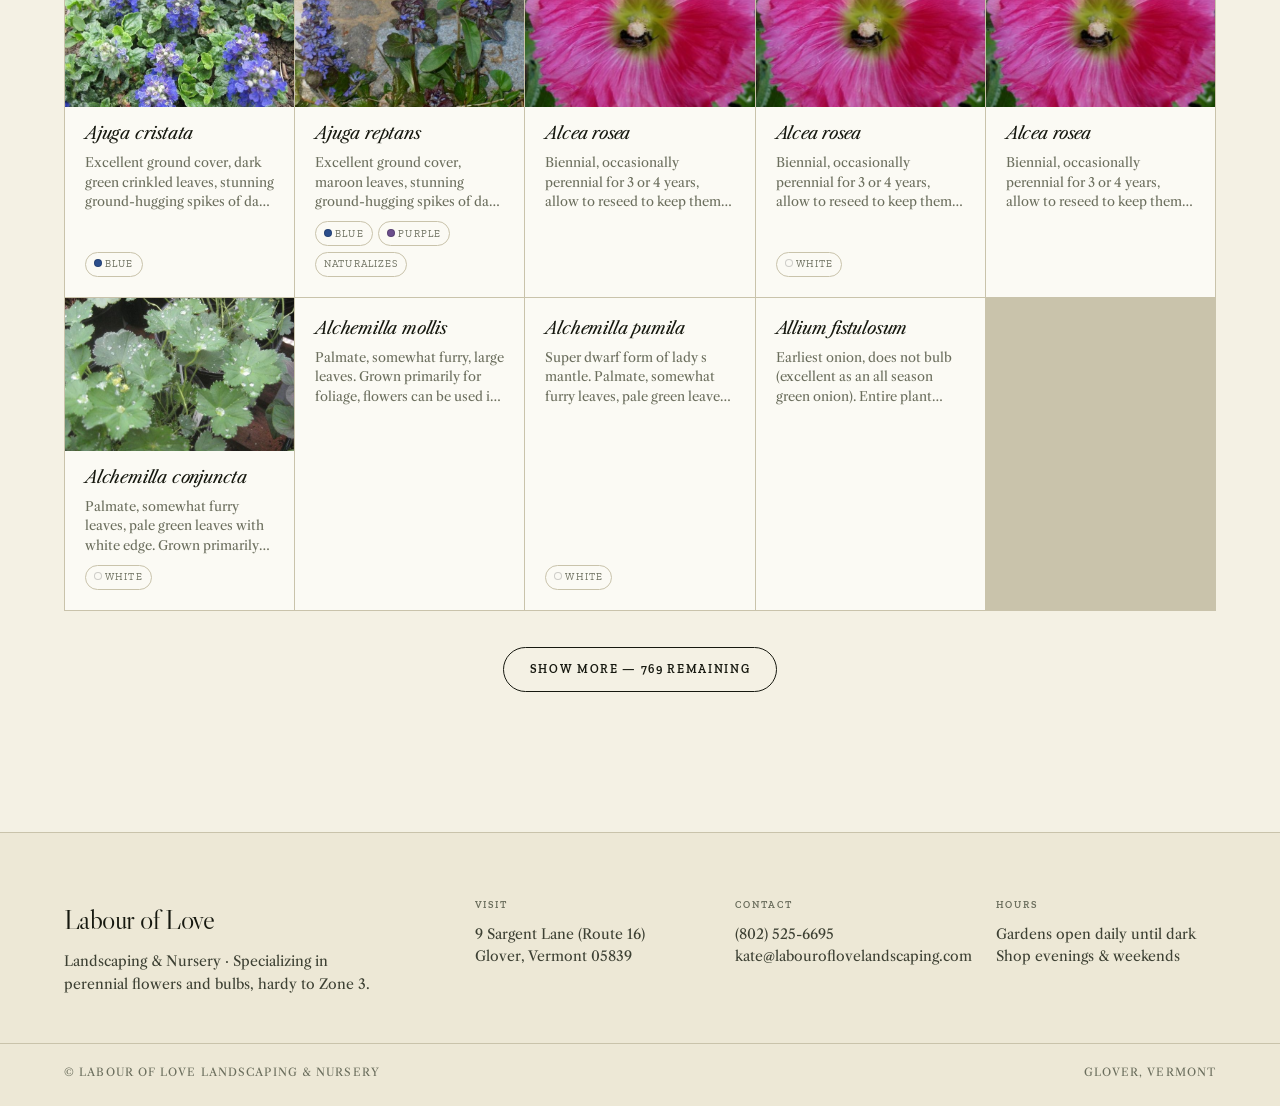
==== commit 75da32cc: "Lay generated botanical sprigs through the site; colour the grounds plan Seven cut stems generated t" ====
--- a/plants.html
+++ b/plants.html
@@ -10,7 +10,7 @@
 <link rel="preconnect" href="https://fonts.gstatic.com" crossorigin>
 <link href="https://fonts.googleapis.com/css2?family=Libre+Caslon+Display&family=Libre+Caslon+Text:ital,wght@0,400;0,700;1,400&family=Zilla+Slab:ital,wght@0,300;0,400;0,500;0,600;1,400&display=swap" rel="stylesheet">
 <script>document.documentElement.classList.add("js")</script>
-<link rel="stylesheet" href="css/style.css?v=1787100742">
+<link rel="stylesheet" href="css/style.css?v=1787101560">
 </head>
 <body class="">
 
@@ -49,6 +49,7 @@
 <main id="top">
 
   <section class="pagehead shell">
+    <img class="sprig sprig--l" src="assets/generated/sprigs/aster.webp" alt="" aria-hidden="true" loading="lazy" decoding="async" data-rate="0.08">
     <span class="eyebrow">The living catalogue</span>
     <h1 class="display pagehead__title">Every variety she grows.</h1>
     <p class="lede"><b id="catTotal">793</b> perennials, bulbs, shrubs and oddities — each described in
@@ -91,7 +92,7 @@
   <div class="shell sitefoot__base"><span>© Labour of Love Landscaping &amp; Nursery</span><span>Glover, Vermont</span></div>
 </footer>
 
-<script src="js/app.js?v=1787100752"></script>
+<script src="js/app.js?v=1787101482"></script>
 
 </body>
 </html>
--- a/css/style.css
+++ b/css/style.css
@@ -537,55 +537,82 @@
 }
 
 /* ============================================================
-   SPRIGS — cut stems laid across the section heads
+   SPRIGS — cut stems laid in from every edge
+   Each carries its own direction, rotation and drift rate so no two
+   sections read the same way. Mirrored with scaleX so one generated
+   stem can enter from either side.
    ============================================================ */
-.sec__head{ position:relative; }
+.sec__head, .pagehead, .sec{ position:relative; }
+.sec__head > *, .pagehead > *{ position:relative; z-index:1; }
+
 .sprig{
   position:absolute; pointer-events:none; user-select:none;
-  opacity:0; z-index:0;
-  filter:saturate(.94);
-}
-.sec__head > *{ position:relative; z-index:1; }
-
-/* laid down at the top-right of a section head, running off the edge */
-.sprig--head{
-  right:calc(var(--bleed) * -0.5); top:-2.2rem;
-  width:clamp(200px,26vw,380px); rotate:-4deg; transform-origin:right center;
-}
-/* tucked low and left, as if dropped on the page */
-.sprig--foot{
-  left:calc(var(--bleed) * -0.6); bottom:-2.5rem;
-  width:clamp(170px,20vw,300px); rotate:6deg; transform-origin:left center;
-}
-@media (max-width:820px){
-  .sprig--head{ width:190px; top:-1.2rem; right:-2rem; }
-  .sprig--foot{ display:none; }
-}
-
-/* they settle onto the page, then breathe */
-html.js .sprig{ transform:translateY(-14px); }
-html.js .rise-in .sprig, html.js .sprig.rise-in{
-  opacity:.92; transform:translateY(0);
+  opacity:0; z-index:0; filter:saturate(.94);
+  width:var(--w,clamp(190px,24vw,360px));
+  will-change:transform;
+  translate:0 var(--drift,0px);   /* scroll drift, independent of the lean rotate */
+}
+
+/* The source art runs cut-end-left, flowers-right. Entering from the LEFT keeps
+   that orientation so the cut end sits off-page and the flowers point inward;
+   entering from the RIGHT mirrors it for the same reason. */
+
+/* --- entering from the right (mirrored: cut end off-page right) --- */
+.sprig--r    { right:calc(var(--bleed) * -.42); top:-2.6rem;   --rot:-5deg; --flip:-1; }
+.sprig--r-low{ right:calc(var(--bleed) * -.34); bottom:-3rem;  --rot:7deg;  --flip:-1; }
+
+/* --- entering from the left (as drawn) --- */
+.sprig--l    { left:calc(var(--bleed) * -.42);  top:-2.2rem;   --rot:4deg;  }
+.sprig--l-low{ left:calc(var(--bleed) * -.34);  bottom:-2.6rem;--rot:-6deg; }
+
+/* --- hanging down from the top edge --- */
+.sprig--top  { left:34%; top:calc(var(--bleed) * -1.15); --rot:96deg; --w:clamp(150px,17vw,250px); }
+
+/* --- rising from the bottom --- */
+.sprig--rise { right:20%; bottom:calc(var(--bleed) * -1); --rot:-82deg; --w:clamp(150px,17vw,250px); }
+
+.sprig{ transform:rotate(var(--rot,0deg)) scaleX(var(--flip,1)); }
+
+@media (max-width:900px){
+  .sprig--l-low, .sprig--r-low, .sprig--rise{ display:none; }
+  .sprig--r{ width:190px; top:-1rem; right:-2.5rem; }
+  .sprig--l{ width:170px; top:auto; bottom:-2rem; left:-2rem; }
+  .sprig--top{ display:none; }
+}
+
+/* they settle onto the page */
+html.js .sprig{ transform:rotate(var(--rot,0deg)) scaleX(var(--flip,1)) translateY(-16px); }
+html.js .sprig.is-in{
+  opacity:.92;
+  transform:rotate(var(--rot,0deg)) scaleX(var(--flip,1)) translateY(0);
   transition:opacity 1.3s var(--ease), transform 1.5s var(--ease);
-  transition-delay:.2s;
-}
+  transition-delay:calc(var(--d,0) * 120ms);
+}
+
+/* then lean, each on its own clock, direction set per placement */
 @keyframes lean{
-  0%,100%{ rotate:var(--r,0deg); }
-  50%    { rotate:calc(var(--r,0deg) + 1.1deg); }
-}
-html.js .sprig--head{ --r:-4deg; }
-html.js .sprig--foot{ --r:6deg; }
-html.js .rise-in .sprig{ animation:lean 13s ease-in-out 1.6s infinite; }
-.sprig--foot{ animation-duration:17s !important; animation-delay:-4s !important; }
-
-/* a small stem set beside a page title */
-.pagehead{ position:relative; }
-.sprig--title{
-  right:calc(var(--bleed) * -0.4); top:16%;
-  width:clamp(180px,24vw,340px); rotate:-7deg;
-}
-@media (max-width:900px){ .sprig--title{ display:none; } }
+  0%,100%{ transform:rotate(var(--rot)) scaleX(var(--flip,1)); }
+  50%    { transform:rotate(calc(var(--rot) + var(--sweep,1.4deg))) scaleX(var(--flip,1)); }
+}
+html.js .sprig.is-in{
+  animation:lean var(--dur,14s) ease-in-out var(--delay,1.6s) infinite;
+}
+.sprig--r    { --dur:14s; --sweep:1.5deg;  --delay:1.6s; --d:0; }
+.sprig--l    { --dur:18s; --sweep:-1.7deg; --delay:.4s;  --d:1; }
+.sprig--r-low{ --dur:21s; --sweep:-1.2deg; --delay:2.4s; --d:2; }
+.sprig--l-low{ --dur:16s; --sweep:1.9deg;  --delay:1.1s; --d:1; }
+.sprig--top  { --dur:11s; --sweep:2.4deg;  --delay:.8s;  --d:0; }
+.sprig--rise { --dur:24s; --sweep:-1.6deg; --delay:3s;   --d:2; }
+
+/* transform-origin at the cut end, so they pivot like a stem, not a sticker */
+.sprig--r, .sprig--r-low{ transform-origin:right center; }
+.sprig--l, .sprig--l-low{ transform-origin:left center; }
+.sprig--top{ transform-origin:top center; }
+.sprig--rise{ transform-origin:bottom center; }
 
 @media (prefers-reduced-motion: reduce){
-  html.js .sprig{ opacity:.92; transform:none; animation:none; }
-}
+  html.js .sprig{
+    opacity:.92; animation:none;
+    transform:rotate(var(--rot,0deg)) scaleX(var(--flip,1));
+  }
+}
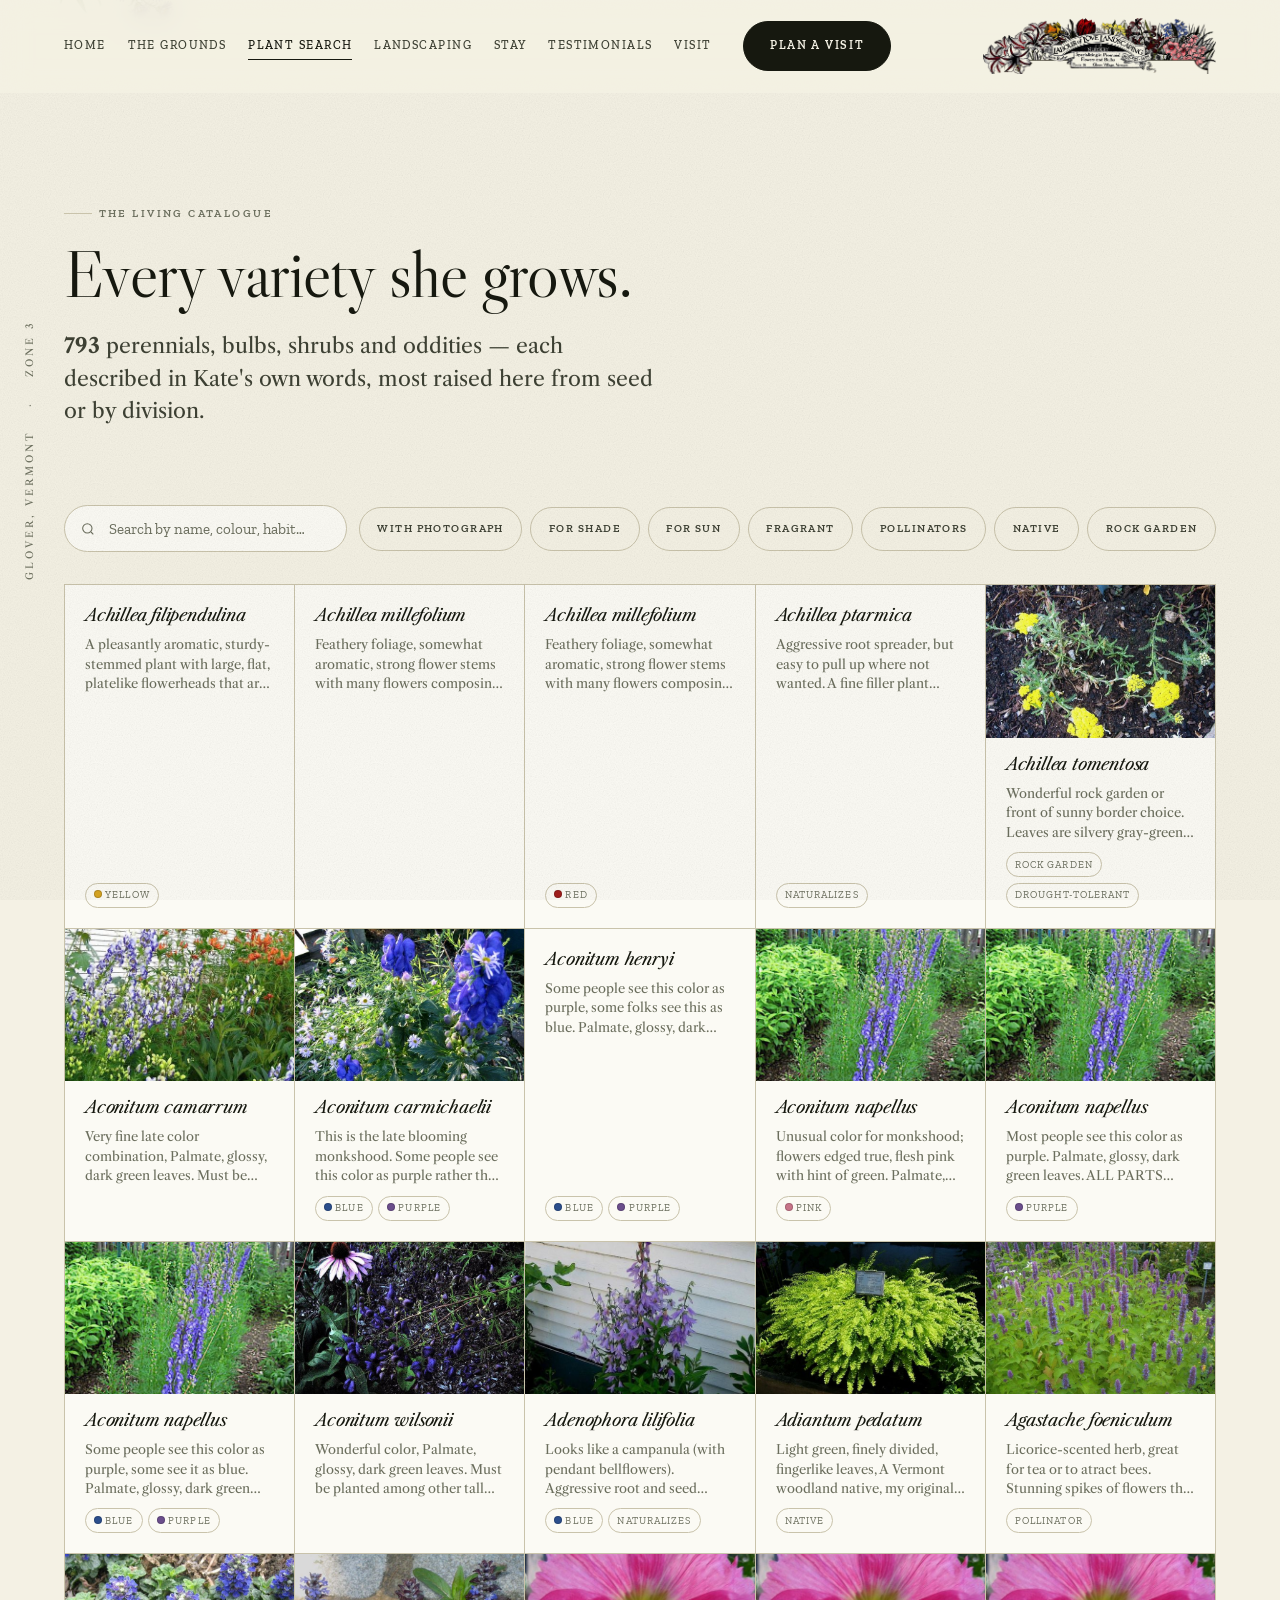
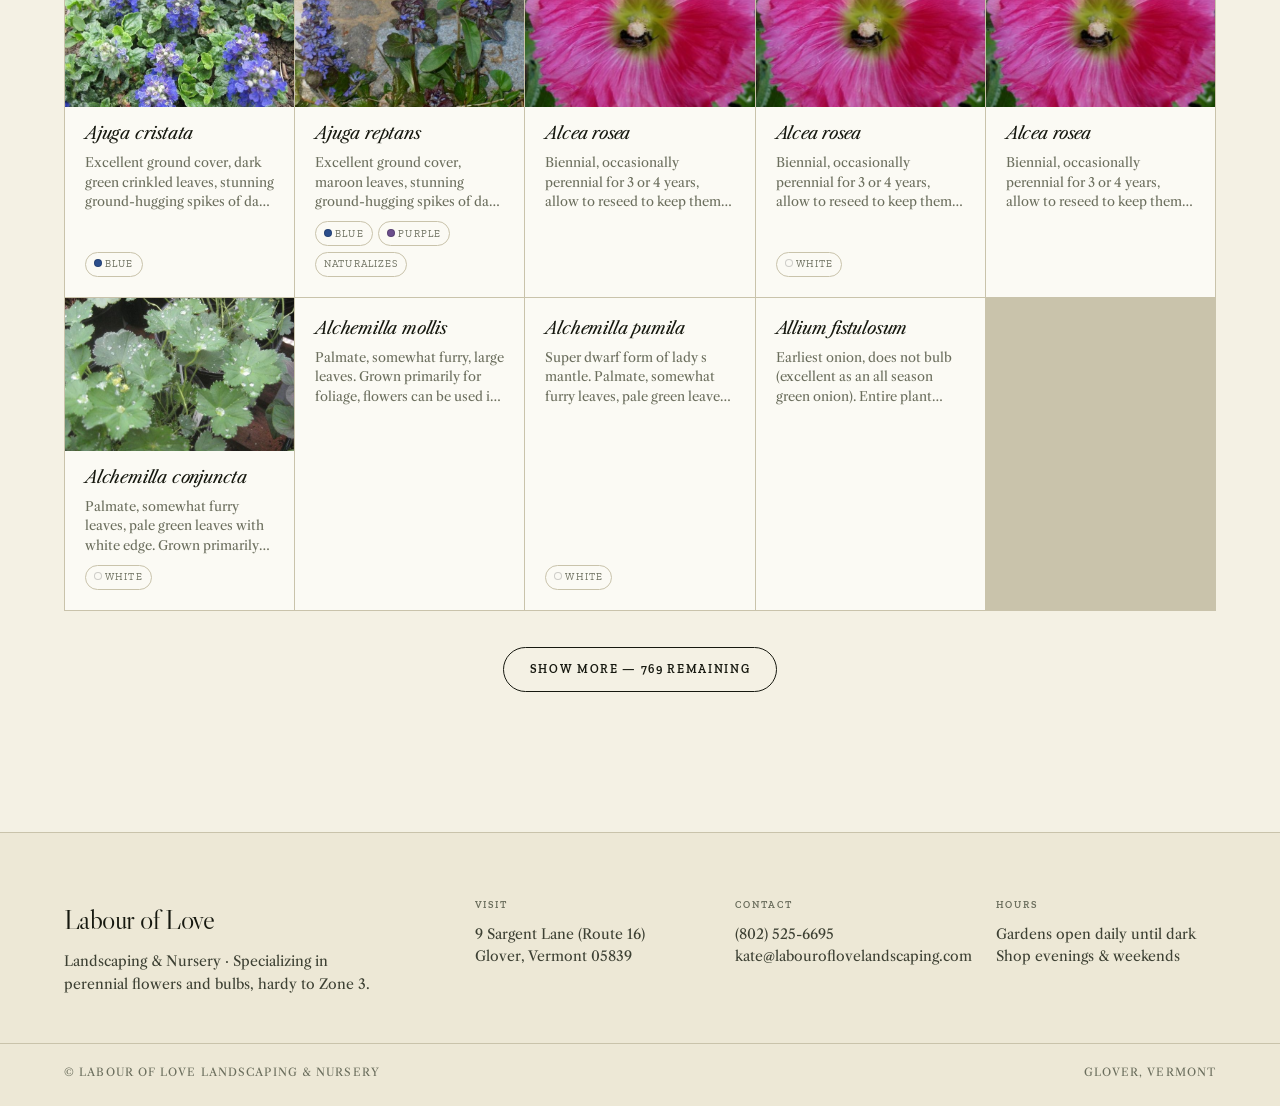
==== commit 204e1854: "Arrange companion stems around the hero plate The plate sat alone in a wide empty field. Six smaller" ====
--- a/plants.html
+++ b/plants.html
@@ -10,7 +10,7 @@
 <link rel="preconnect" href="https://fonts.gstatic.com" crossorigin>
 <link href="https://fonts.googleapis.com/css2?family=Libre+Caslon+Display&family=Libre+Caslon+Text:ital,wght@0,400;0,700;1,400&family=Zilla+Slab:ital,wght@0,300;0,400;0,500;0,600;1,400&display=swap" rel="stylesheet">
 <script>document.documentElement.classList.add("js")</script>
-<link rel="stylesheet" href="css/style.css?v=1787101560">
+<link rel="stylesheet" href="css/style.css?v=1787103183">
 </head>
 <body class="">
 
--- a/css/style.css
+++ b/css/style.css
@@ -163,7 +163,7 @@
 @media (max-width:1180px){ .mast__nav{ display:none; } }
 
 /* ---------- Hero ---------- */
-.hero{ position:relative; padding-top:clamp(2rem,6vw,5rem); padding-bottom:clamp(3rem,7vw,6rem); }
+.hero{ position:relative; padding-top:clamp(2rem,6vw,5rem); padding-bottom:clamp(3rem,7vw,6rem); overflow-x:clip; }
 .hero__grid{ display:grid; grid-template-columns:minmax(0,1fr) minmax(0,1.02fr); gap:var(--gut); align-items:center; }
 @media (max-width:980px){ .hero__grid{ grid-template-columns:1fr; } }
 
@@ -176,17 +176,22 @@
 .hero__art{
   position:relative; min-height:min(74vh,660px); display:grid; place-items:center end;
   margin-right:calc(var(--bleed) * -0.85);   /* let the plate run off the page edge */
-  overflow-x:clip;                           /* x only — the entrance rises vertically */
 }
 @media (max-width:980px){ .hero__art{ margin-right:0; place-items:center; } }
-.hero__art img{
-  width:100%; height:100%; object-fit:contain; max-height:min(78vh,700px);
-
+.hero__sway > img{
+  width:auto; max-width:120%; height:100%; object-fit:contain;
+  max-height:min(84vh,780px); object-position:right center;
+  will-change:transform;
+}
+@media (max-width:980px){
+  .hero__sway > img{ max-width:100%; width:100%; object-position:center; }
 }
 
 /* ---------- Section furniture ---------- */
-.sec{ padding-block:clamp(4.5rem,11vw,9rem); position:relative; }
-.sec__head{ display:flex; align-items:flex-end; justify-content:space-between; gap:var(--gut); margin-bottom:clamp(2.25rem,5vw,3.75rem); flex-wrap:wrap; }
+/* clip on x only — the stems intentionally run off the page edge, but must not
+   widen the document. overflow-y stays visible so lifted stems still show. */
+.sec{ padding-block:clamp(4.5rem,11vw,9rem); position:relative; overflow-x:clip; }
+.sec__head{ display:flex; align-items:flex-end; justify-content:space-between; gap:var(--gut); margin-bottom:clamp(2.25rem,5vw,3.75rem); flex-wrap:wrap; padding-top:1.5rem; }
 .sec__title{ font-size:clamp(1.9rem,4.2vw,3.3rem); line-height:1.06; max-width:17ch; text-wrap:balance; }
 .rule{ height:1px; background:var(--rule); border:0; margin:0; }
 
@@ -362,7 +367,7 @@
 .mast__nav a[aria-current="page"]{ color:var(--ink); }
 .mast__nav a[aria-current="page"]::after{ transform:scaleX(1); }
 
-.pagehead{ padding-block:clamp(3rem,8vw,6.5rem) clamp(2rem,5vw,3.5rem); }
+.pagehead{ padding-block:clamp(3rem,8vw,6.5rem) clamp(2rem,5vw,3.5rem); overflow-x:clip; }
 .pagehead__title{ font-size:clamp(2.2rem,5.2vw,4.4rem); margin-block:1.2rem 1.4rem; max-width:17ch; text-wrap:balance; }
 .pagehead .lede{ max-width:46ch; }
 
@@ -375,7 +380,7 @@
 a.svc:hover .svc__go{ color:var(--crimson); }
 
 /* framed plate */
-.plate__fig{ margin:0; border:1px solid var(--rule); background:var(--card); padding:clamp(1rem,3vw,2.5rem); }
+.plate__fig{ margin:0; border:1px solid var(--rule); background:var(--paper); padding:clamp(1.5rem,4vw,3.25rem) clamp(1rem,3vw,2.5rem); }
 .plate__fig img{ width:100%; }
 .plate__fig figcaption{ margin-top:1rem; font-family:var(--ui); font-size:.75rem; letter-spacing:.14em; text-transform:uppercase; color:var(--ink-faint); }
 
@@ -442,10 +447,10 @@
 html.js .reveal-ready.hero__copy > .hero__meta + .hero__meta{ transition-delay:.64s; }
 
 /* the plate: comes up out of focus and settles — blur, not just transform */
-html.js .hero__art img{
+html.js .hero__sway > img{
   opacity:0; transform:translateY(38px) scale(1.035); filter:blur(9px);
 }
-html.js .hero__art.reveal-ready img{
+html.js .hero__art.reveal-ready .hero__sway > img{
   opacity:1; transform:none; filter:blur(0);
   transition:opacity 1.5s cubic-bezier(.16,1,.3,1),
              transform 1.6s cubic-bezier(.16,1,.3,1),
@@ -473,7 +478,7 @@
 @media (prefers-reduced-motion: reduce){
   html.js .wi{ transform:none; }
   html.js .hero__copy > *{ opacity:1 !important; transform:none !important; }
-  html.js .hero__art img{ opacity:1; transform:none; filter:none; }
+  html.js .hero__sway > img{ opacity:1; transform:none; filter:none; }
   html.js .hero__art.reveal-ready .hero__sway{ animation:none; }
 }
 
@@ -558,15 +563,12 @@
    entering from the RIGHT mirrors it for the same reason. */
 
 /* --- entering from the right (mirrored: cut end off-page right) --- */
-.sprig--r    { right:calc(var(--bleed) * -.42); top:-2.6rem;   --rot:-5deg; --flip:-1; }
-.sprig--r-low{ right:calc(var(--bleed) * -.34); bottom:-3rem;  --rot:7deg;  --flip:-1; }
+.sprig--r    { right:calc(var(--bleed) * -.42); top:-4.6rem;   --rot:-5deg; --flip:-1; --w:clamp(170px,20vw,300px); }
+.sprig--r-low{ right:calc(var(--bleed) * -.34); bottom:-3.4rem;--rot:7deg;  --flip:-1; --w:clamp(160px,18vw,280px); }
 
 /* --- entering from the left (as drawn) --- */
-.sprig--l    { left:calc(var(--bleed) * -.42);  top:-2.2rem;   --rot:4deg;  }
-.sprig--l-low{ left:calc(var(--bleed) * -.34);  bottom:-2.6rem;--rot:-6deg; }
-
-/* --- hanging down from the top edge --- */
-.sprig--top  { left:34%; top:calc(var(--bleed) * -1.15); --rot:96deg; --w:clamp(150px,17vw,250px); }
+.sprig--l    { left:calc(var(--bleed) * -.52);  top:-6.2rem;   --rot:4deg;  --w:clamp(160px,18vw,275px); }
+.sprig--l-low{ left:calc(var(--bleed) * -.34);  bottom:-3rem;  --rot:-6deg; --w:clamp(160px,18vw,280px); }
 
 /* --- rising from the bottom --- */
 .sprig--rise { right:20%; bottom:calc(var(--bleed) * -1); --rot:-82deg; --w:clamp(150px,17vw,250px); }
@@ -577,7 +579,6 @@
   .sprig--l-low, .sprig--r-low, .sprig--rise{ display:none; }
   .sprig--r{ width:190px; top:-1rem; right:-2.5rem; }
   .sprig--l{ width:170px; top:auto; bottom:-2rem; left:-2rem; }
-  .sprig--top{ display:none; }
 }
 
 /* they settle onto the page */
@@ -601,13 +602,11 @@
 .sprig--l    { --dur:18s; --sweep:-1.7deg; --delay:.4s;  --d:1; }
 .sprig--r-low{ --dur:21s; --sweep:-1.2deg; --delay:2.4s; --d:2; }
 .sprig--l-low{ --dur:16s; --sweep:1.9deg;  --delay:1.1s; --d:1; }
-.sprig--top  { --dur:11s; --sweep:2.4deg;  --delay:.8s;  --d:0; }
 .sprig--rise { --dur:24s; --sweep:-1.6deg; --delay:3s;   --d:2; }
 
 /* transform-origin at the cut end, so they pivot like a stem, not a sticker */
 .sprig--r, .sprig--r-low{ transform-origin:right center; }
 .sprig--l, .sprig--l-low{ transform-origin:left center; }
-.sprig--top{ transform-origin:top center; }
 .sprig--rise{ transform-origin:bottom center; }
 
 @media (prefers-reduced-motion: reduce){
@@ -616,3 +615,79 @@
     transform:rotate(var(--rot,0deg)) scaleX(var(--flip,1));
   }
 }
+
+
+/* ============================================================
+   HERO POSY — companion stems arranged around the plate
+   Smaller, quieter and behind the main arrangement, angled inward
+   from each corner so the hero reads as a composition rather than
+   a single object floating in space.
+   ============================================================ */
+.hero__posy{ position:absolute; inset:0; pointer-events:none; z-index:0; }
+.hero__art > .hero__drift{ position:relative; z-index:1; }
+
+.hsprig{
+  position:absolute; width:var(--w,34%); height:auto;
+  opacity:0; filter:saturate(.86);
+  transform:rotate(var(--rot)) scaleX(var(--flip,1));
+  transform-origin:var(--org,left center);
+  will-change:transform;
+}
+
+/* Left of the plate. The plate fills its column, so these tuck into the corners
+   behind it rather than reaching left into the copy. */
+.hsprig--nw{ top:1%;    left:1%;  --w:28%; --rot:34deg;  }
+.hsprig--w { top:41%;   left:-3%; --w:24%; --rot:-8deg;  }
+.hsprig--sw{ bottom:1%; left:3%;  --w:30%; --rot:-32deg; }
+
+/* right of the plate — mirrored, flowers pointing back in */
+/* Right of the plate — nothing but page edge out there, so they may spill. */
+.hsprig--ne{ top:-1%;   right:-11%; --w:27%; --rot:-30deg; --flip:-1; --org:right center; }
+.hsprig--e { top:46%;   right:-16%; --w:23%; --rot:10deg;  --flip:-1; --org:right center; }
+.hsprig--se{ bottom:2%; right:-9%;  --w:29%; --rot:28deg;  --flip:-1; --org:right center; }
+
+html.js .hsprig{ transform:rotate(var(--rot)) scaleX(var(--flip,1)) translateY(-10px) scale(.97); }
+html.js .hero__art.reveal-ready .hsprig{
+  opacity:var(--o,.62);
+  transform:rotate(var(--rot)) scaleX(var(--flip,1)) translateY(0) scale(1);
+  transition:opacity 1.4s var(--ease), transform 1.6s var(--ease);
+}
+.hsprig--nw{ --o:.5;  transition-delay:.30s !important; }
+.hsprig--w { --o:.62; transition-delay:.46s !important; }
+.hsprig--sw{ --o:.58; transition-delay:.38s !important; }
+.hsprig--ne{ --o:.55; transition-delay:.52s !important; }
+.hsprig--e { --o:.6;  transition-delay:.60s !important; }
+.hsprig--se{ --o:.58; transition-delay:.44s !important; }
+
+/* each drifts on its own clock, none in step with the plate */
+@keyframes posy{
+  0%,100%{ transform:rotate(var(--rot)) scaleX(var(--flip,1)); }
+  50%    { transform:rotate(calc(var(--rot) + var(--sweep))) scaleX(var(--flip,1)); }
+}
+html.js .hero__art.reveal-ready .hsprig{
+  animation:posy var(--dur) ease-in-out var(--delay) infinite;
+}
+.hsprig--nw{ --sweep:1.6deg;  --dur:15s; --delay:2.0s; }
+.hsprig--w { --sweep:-2.1deg; --dur:19s; --delay:.9s;  }
+.hsprig--sw{ --sweep:1.3deg;  --dur:23s; --delay:3.1s; }
+.hsprig--ne{ --sweep:-1.8deg; --dur:17s; --delay:1.4s; }
+.hsprig--e { --sweep:2.2deg;  --dur:13s; --delay:2.6s; }
+.hsprig--se{ --sweep:-1.5deg; --dur:21s; --delay:.5s;  }
+
+/* narrow screens keep the four corners and drop the flanks */
+@media (max-width:980px){
+  .hsprig--w, .hsprig--e{ display:none; }
+  /* stacked layout: the copy sits directly above, so keep clear of its baseline */
+  .hsprig--nw{ left:2%;   top:6%;    --w:26%; }
+  .hsprig--sw{ left:1%;   bottom:2%; --w:28%; }
+  .hsprig--ne{ right:1%;  top:5%;    --w:25%; }
+  .hsprig--se{ right:0%;  bottom:3%; --w:27%; }
+}
+@media (max-width:560px){
+  .hsprig--nw, .hsprig--se{ display:none; }
+}
+
+@media (prefers-reduced-motion: reduce){
+  html.js .hsprig{ animation:none; opacity:var(--o,.62);
+    transform:rotate(var(--rot)) scaleX(var(--flip,1)); }
+}
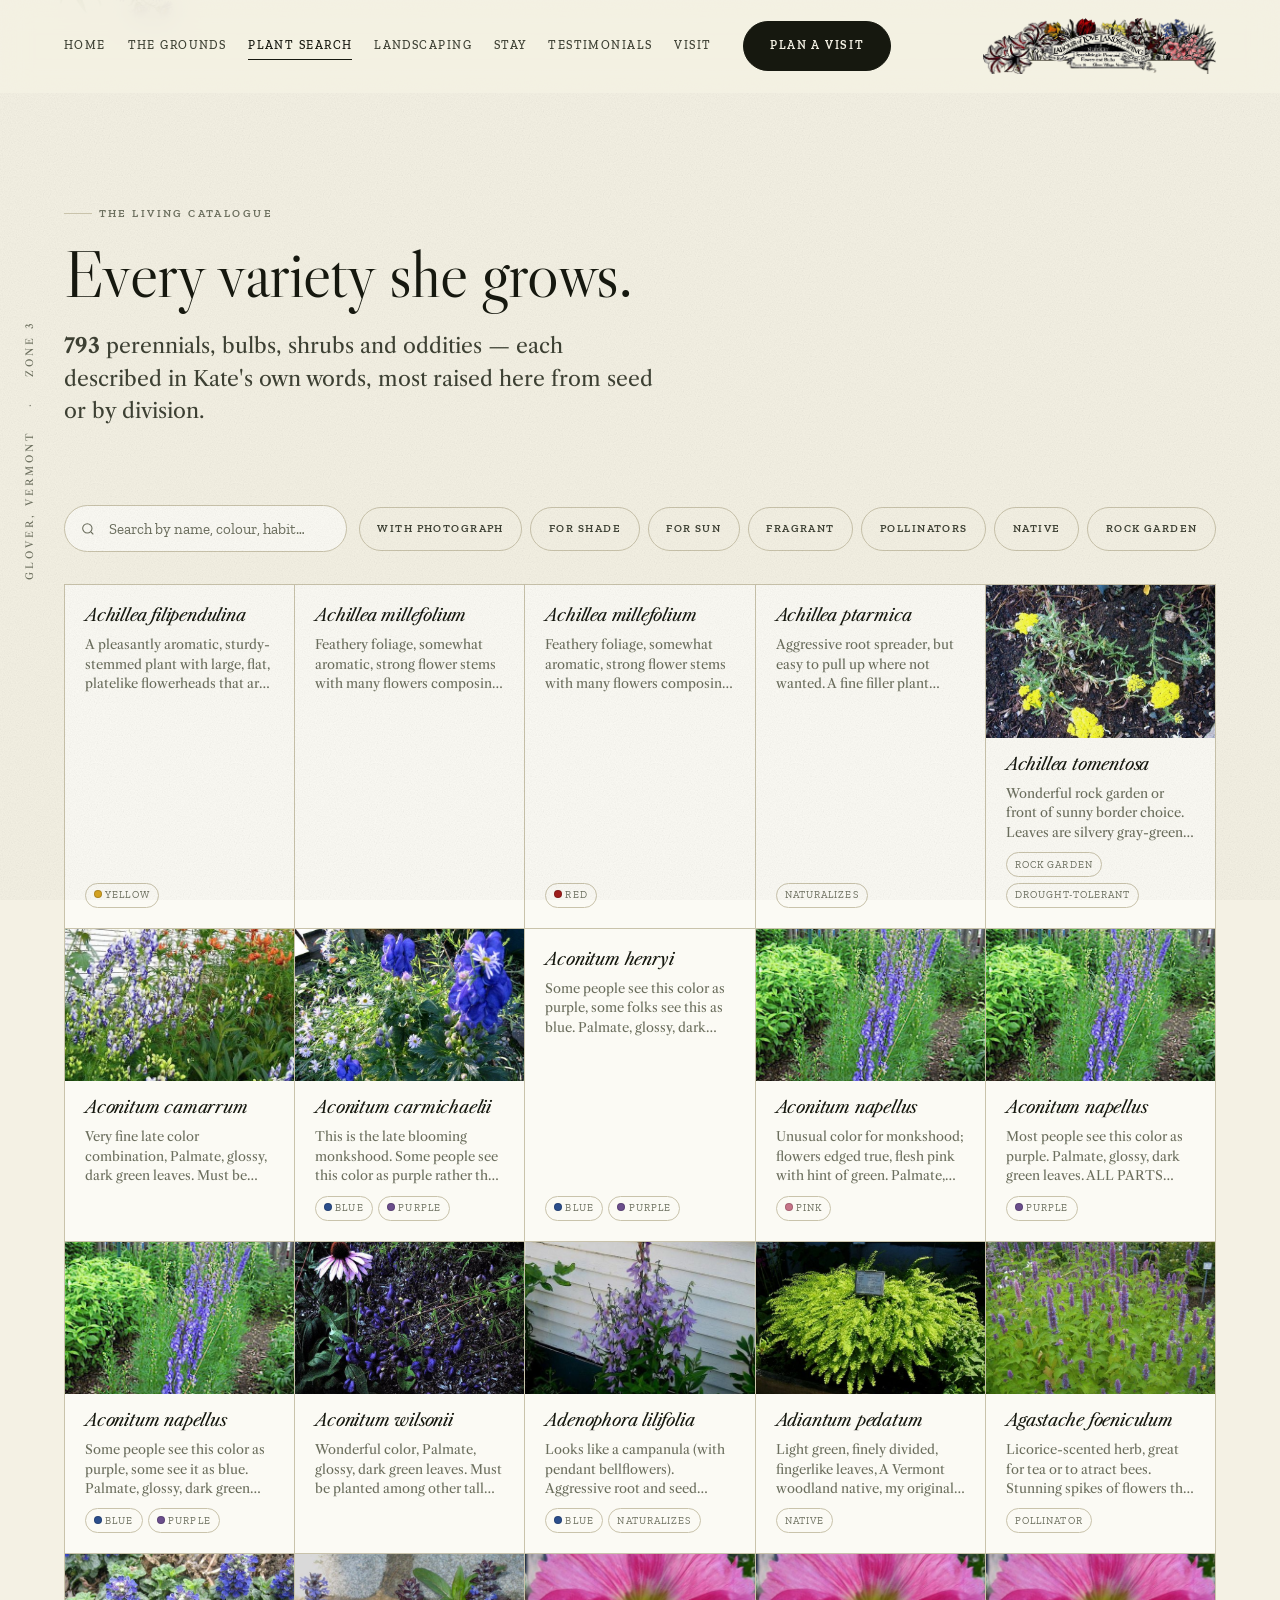
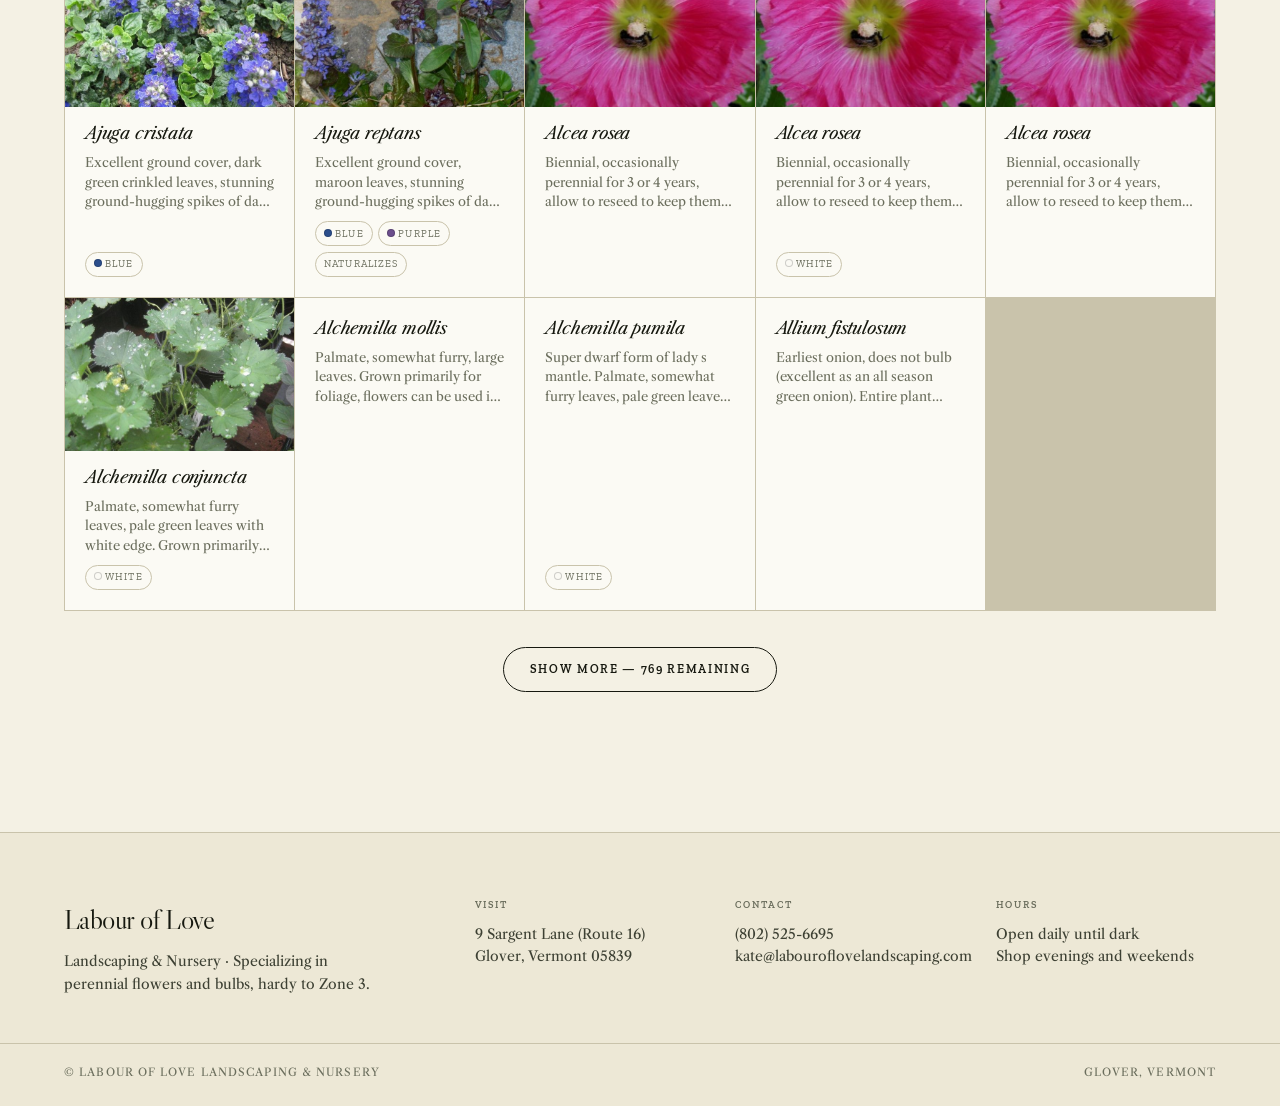
==== commit 353ff2cc: "Add /admin, and move site content into editable data files Kate can now add, edit, reorder and delet" ====
--- a/plants.html
+++ b/plants.html
@@ -86,13 +86,13 @@
         <a href="tel:+18025256695">(802) 525-6695</a><br>
         <a href="mailto:kate@labouroflovelandscaping.com">kate@labouroflovelandscaping.com</a></div>
       <div><span class="sitefoot__h">Hours</span>
-        Gardens open daily until dark<br>Shop evenings &amp; weekends</div>
+        Open daily until dark<br>Shop evenings and weekends</div>
     </div>
   </div>
   <div class="shell sitefoot__base"><span>© Labour of Love Landscaping &amp; Nursery</span><span>Glover, Vermont</span></div>
 </footer>
 
-<script src="js/app.js?v=1787101482"></script>
+<script src="js/app.js?v=1787105517"></script>
 
 </body>
 </html>
